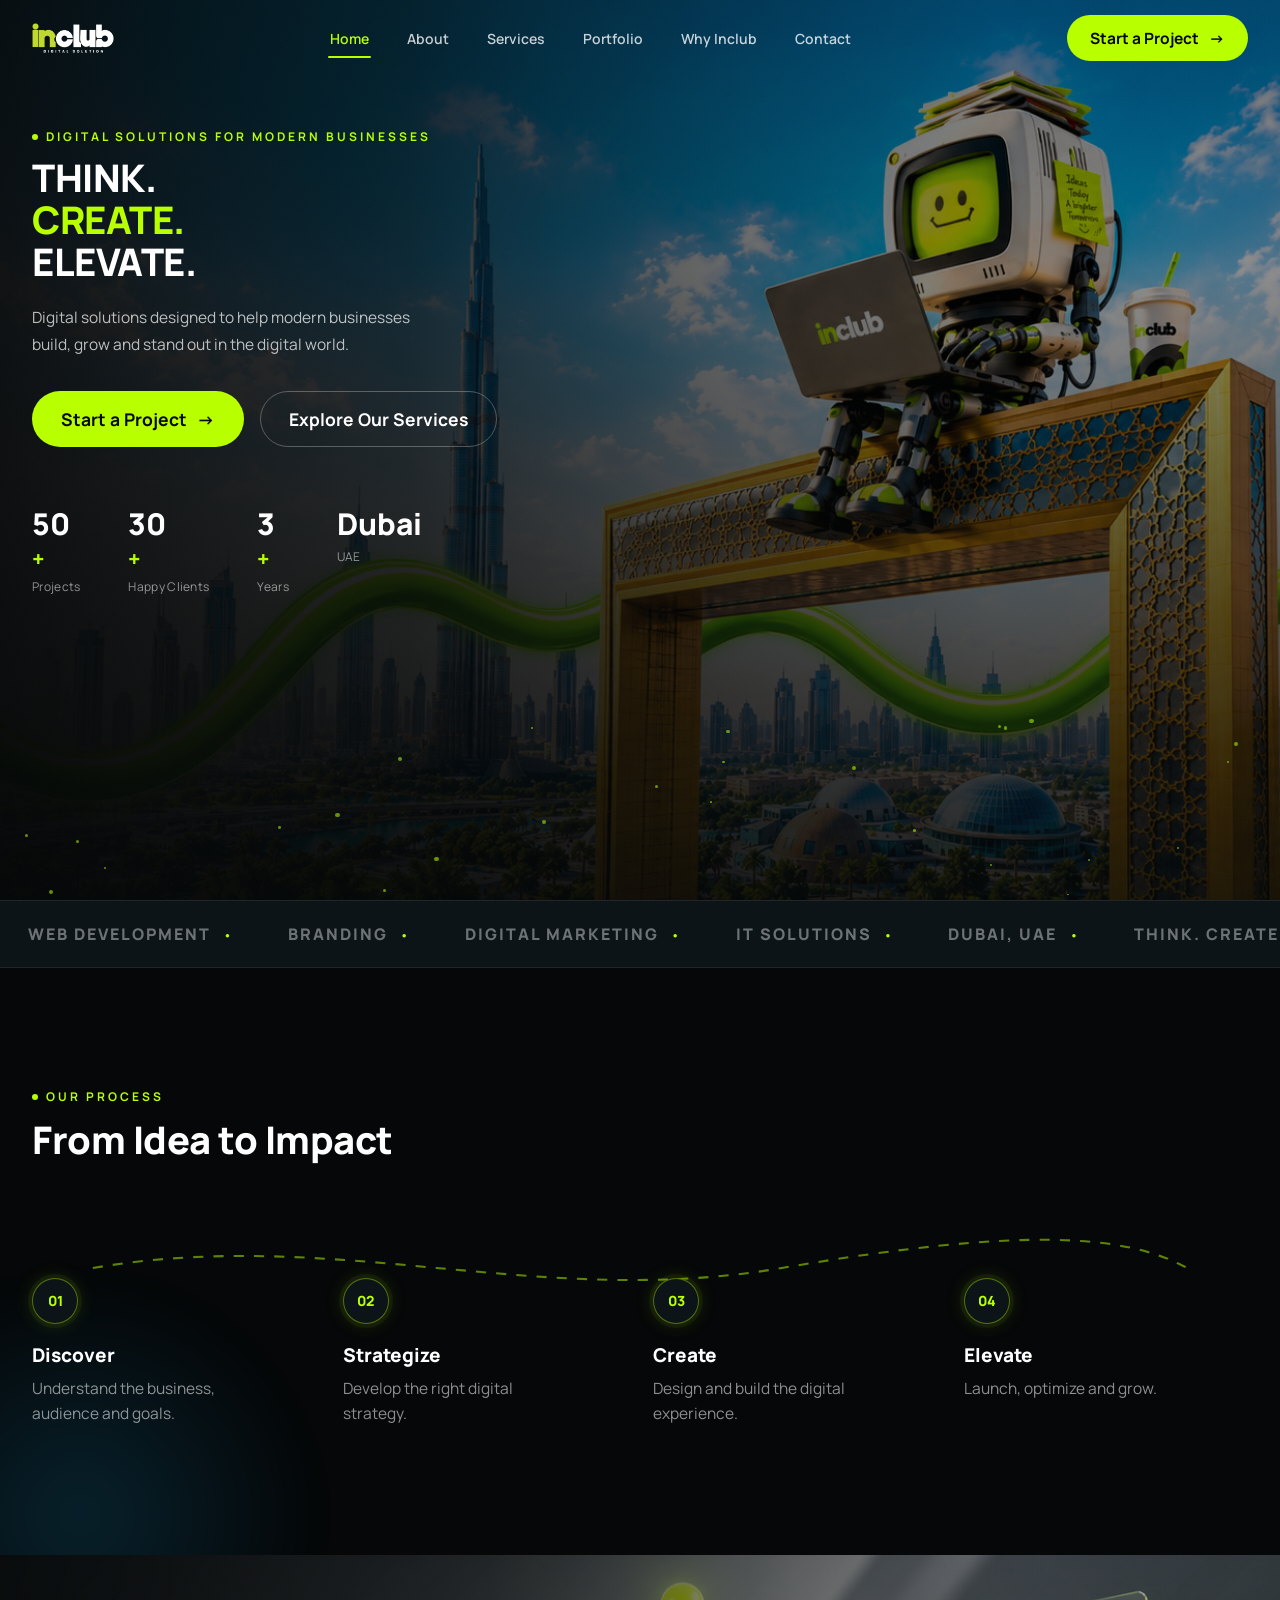
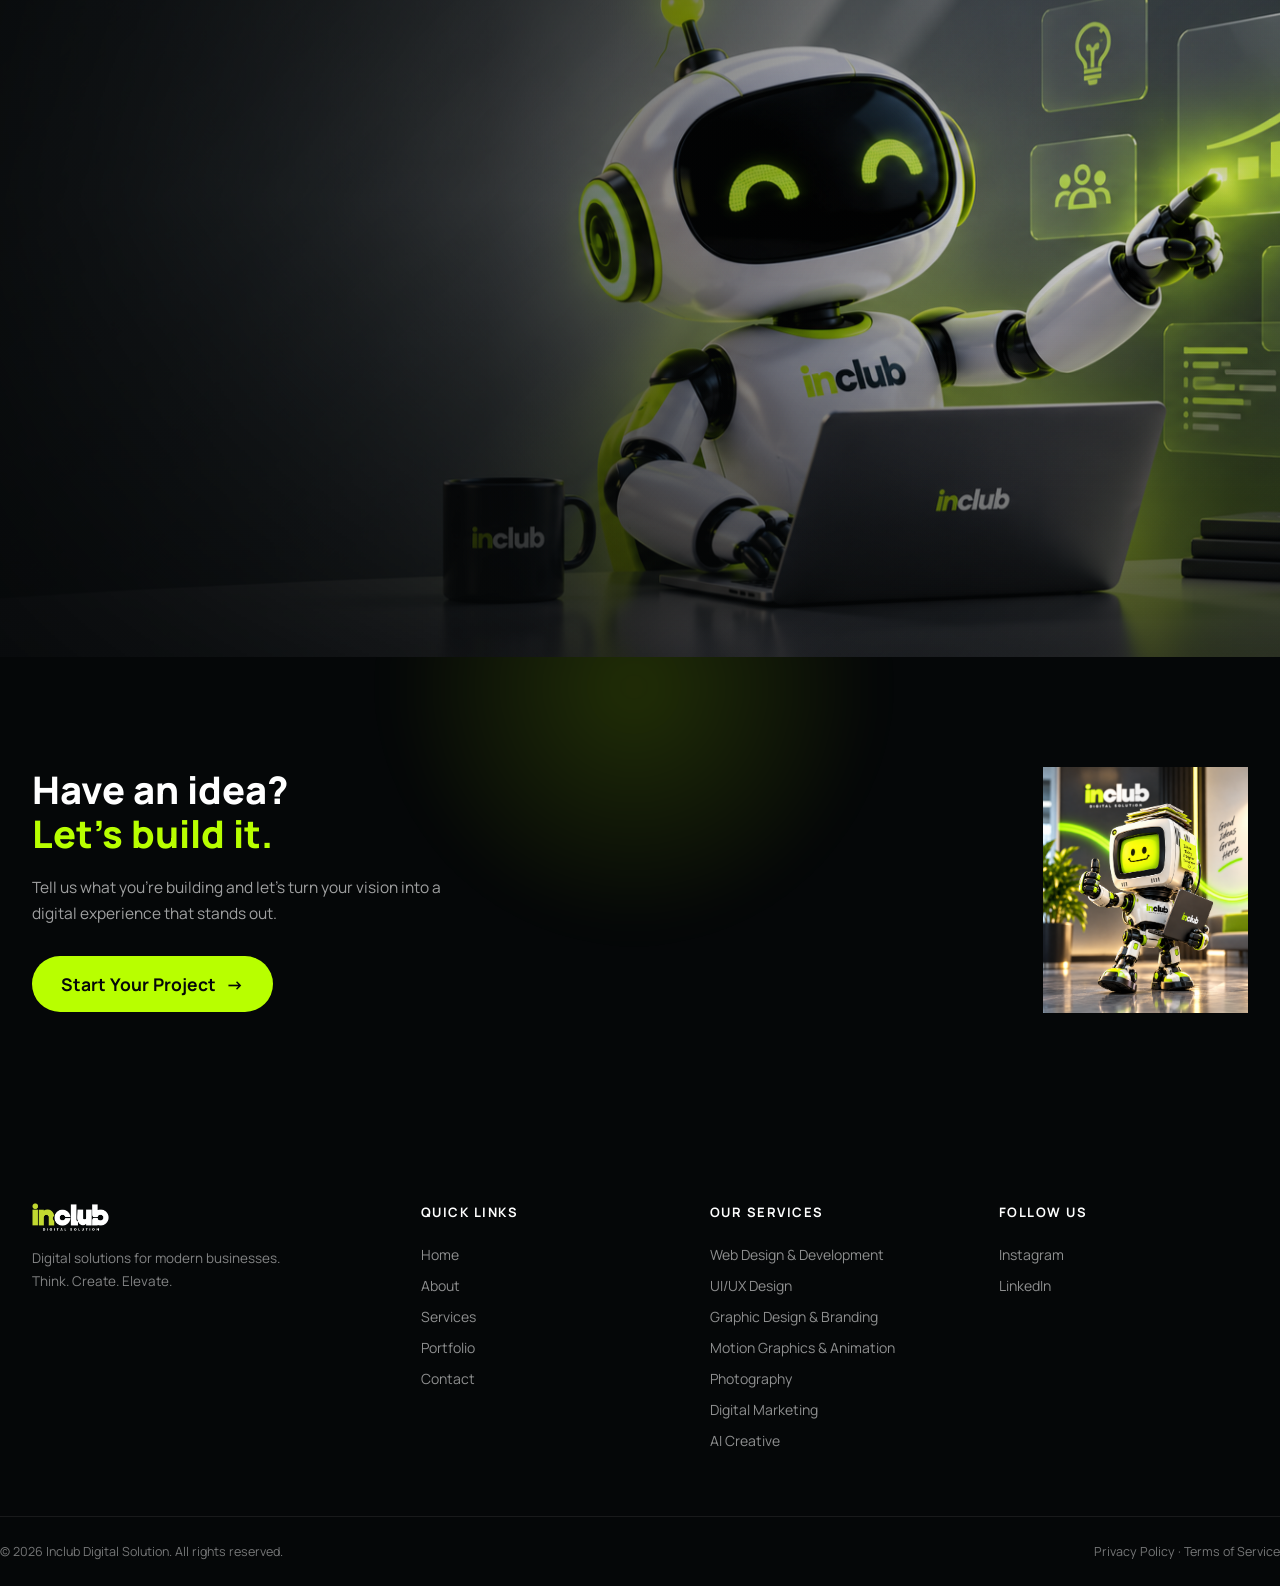
==== index.html @ cc00e15f "Update Inclub Digital Solution site: multi-page split, real branding, futuristic redesign, and typog" ====
<!DOCTYPE html>
<html lang="en">
<head>
<meta charset="UTF-8">
<meta name="viewport" content="width=device-width, initial-scale=1.0">
<title>Inclub Digital Solution — Think. Create. Elevate.</title>
<meta name="description" content="Inclub Digital Solution — Dubai-based digital agency offering web development, branding, digital marketing and IT solutions.">
<link rel="icon" href="assets/logo-mark.png" type="image/png">
<link rel="preconnect" href="https://fonts.googleapis.com">
<link rel="preconnect" href="https://fonts.gstatic.com" crossorigin>
<link href="https://fonts.googleapis.com/css2?family=Manrope:wght@400;500;600;700;800&display=swap" rel="stylesheet">
<link rel="stylesheet" href="style.css">
</head>
<body>

<div class="grain"></div>
<div class="cursor-dot" id="cursorDot"></div>
<div class="cursor-ring" id="cursorRing"></div>
<div class="back-to-top" id="backToTop" aria-label="Back to top" role="button" tabindex="0">
  <svg width="18" height="18" viewBox="0 0 24 24" fill="none"><path d="M12 19V5M12 5L5 12M12 5L19 12" stroke="currentColor" stroke-width="2" stroke-linecap="round" stroke-linejoin="round"/></svg>
</div>

<!-- ===== HEADER ===== -->
<header class="header" id="header">
  <div class="container header-inner">
    <a href="index.html" class="logo"><img src="assets/logo.png" alt="Inclub Digital Solution"></a>

    <nav class="nav" id="mainNav">
      <a href="index.html" class="nav-link" data-nav>Home</a>
      <a href="about.html" class="nav-link" data-nav>About</a>
      <a href="services.html" class="nav-link" data-nav>Services</a>
      <a href="portfolio.html" class="nav-link" data-nav>Portfolio</a>
      <a href="why-inclub.html" class="nav-link" data-nav>Why Inclub</a>
      <a href="contact.html" class="nav-link" data-nav>Contact</a>
    </nav>

    <a href="contact.html" class="btn btn-primary btn-sm header-cta">Start a Project <span class="arrow">→</span></a>

    <button class="hamburger" id="hamburger" aria-label="Open menu" aria-expanded="false">
      <span></span><span></span><span></span>
    </button>
  </div>

</header>
  <div class="mobile-menu" id="mobileMenu">
    <nav class="mobile-nav">
      <a href="index.html" data-nav-mobile>Home</a>
      <a href="about.html" data-nav-mobile>About</a>
      <a href="services.html" data-nav-mobile>Services</a>
      <a href="portfolio.html" data-nav-mobile>Portfolio</a>
      <a href="why-inclub.html" data-nav-mobile>Why Inclub</a>
      <a href="contact.html" data-nav-mobile>Contact</a>
    </nav>
    <a href="contact.html" class="btn btn-primary" data-nav-mobile>Start a Project <span class="arrow">→</span></a>
  </div>


<!-- ===== HERO ===== -->
<section class="hero" id="home">
  <div class="hero-bg" style="background-image:url('assets/banner.png')"></div>
  <div class="hero-particles" id="heroParticles"></div>

  <div class="container hero-inner">
    <p class="eyebrow reveal">Digital Solutions for Modern Businesses</p>
    <h1 class="hero-title reveal">
      <span class="line line-white">THINK.</span>
      <span class="line line-lime">CREATE.</span>
      <span class="line line-white">ELEVATE.</span>
    </h1>
    <p class="hero-sub reveal">Digital solutions designed to help modern businesses build, grow and stand out in the digital world.</p>

    <div class="hero-actions reveal">
      <a href="contact.html" class="btn btn-primary">Start a Project <span class="arrow">→</span></a>
      <a href="services.html" class="btn btn-outline">Explore Our Services</a>
    </div>

    <div class="hero-stats reveal">
      <div class="stat"><span class="stat-num" data-count="50">0</span><span class="stat-suffix">+</span><span class="stat-label">Projects</span></div>
      <div class="stat"><span class="stat-num" data-count="30">0</span><span class="stat-suffix">+</span><span class="stat-label">Happy Clients</span></div>
      <div class="stat"><span class="stat-num" data-count="3">0</span><span class="stat-suffix">+</span><span class="stat-label">Years</span></div>
      <div class="stat stat-text"><span class="stat-num-static">Dubai</span><span class="stat-label">UAE</span></div>
    </div>
  </div>
</section>

<!-- ===== MARQUEE ===== -->
<div class="marquee">
  <div class="marquee-track">
    <div class="marquee-item">Web Development <span>●</span></div>
    <div class="marquee-item">Branding <span>●</span></div>
    <div class="marquee-item">Digital Marketing <span>●</span></div>
    <div class="marquee-item">IT Solutions <span>●</span></div>
    <div class="marquee-item">Dubai, UAE <span>●</span></div>
    <div class="marquee-item">Think. Create. Elevate. <span>●</span></div>
    <div class="marquee-item">Web Development <span>●</span></div>
    <div class="marquee-item">Branding <span>●</span></div>
    <div class="marquee-item">Digital Marketing <span>●</span></div>
    <div class="marquee-item">IT Solutions <span>●</span></div>
    <div class="marquee-item">Dubai, UAE <span>●</span></div>
    <div class="marquee-item">Think. Create. Elevate. <span>●</span></div>
  </div>
</div>

<!-- ===== PROCESS ===== -->
<section class="process" id="process">
  <div class="container">
    <div class="section-head reveal">
      <p class="eyebrow">Our Process</p>
      <h2 class="section-title section-title-light">From Idea to Impact</h2>
    </div>

    <div class="process-track reveal">
      <svg class="process-line" viewBox="0 0 1200 120" preserveAspectRatio="none" aria-hidden="true">
        <path d="M60 60 C 300 10, 500 110, 740 60 S 1080 20, 1140 60" />
      </svg>

      <div class="process-steps">
        <div class="process-step">
          <span class="process-index">01</span>
          <h4>Discover</h4>
          <p>Understand the business, audience and goals.</p>
        </div>
        <div class="process-step">
          <span class="process-index">02</span>
          <h4>Strategize</h4>
          <p>Develop the right digital strategy.</p>
        </div>
        <div class="process-step">
          <span class="process-index">03</span>
          <h4>Create</h4>
          <p>Design and build the digital experience.</p>
        </div>
        <div class="process-step">
          <span class="process-index">04</span>
          <h4>Elevate</h4>
          <p>Launch, optimize and grow.</p>
        </div>
      </div>
    </div>
  </div>
</section>

<!-- ===== VISION ===== -->
<section class="vision" id="vision">
  <div class="vision-bg" style="background-image:url('assets/our-mission.png')" id="visionBg"></div>
  <div class="vision-overlay"></div>
  <div class="container vision-inner reveal">
    <h2 class="vision-title">
      <span class="line-lime">YOUR VISION</span>
      <span class="line-white">OUR MISSION</span>
    </h2>
    <p class="vision-text">We combine creativity, technology, and strategy to grow your business in the digital world.</p>
  </div>
</section>

<!-- ===== CTA ===== -->
<section class="cta">
  <div class="container cta-inner reveal">
    <div class="cta-copy">
      <h2>Have an idea?<br><span class="lime">Let's build it.</span></h2>
      <p>Tell us what you're building and let's turn your vision into a digital experience that stands out.</p>
      <a href="contact.html" class="btn btn-primary">Start Your Project <span class="arrow">→</span></a>
    </div>
    <img src="assets/inclub_icon.png" alt="Inclub" class="cta-robot">
  </div>
</section>

<!-- ===== FOOTER ===== -->
<footer class="footer">
  <div class="container footer-grid">
    <div class="footer-brand">
      <img src="assets/logo.png" alt="Inclub Digital Solution">
      <p>Digital solutions for modern businesses.<br>Think. Create. Elevate.</p>
    </div>

    <div class="footer-col">
      <h5>Quick Links</h5>
      <a href="index.html">Home</a>
      <a href="about.html">About</a>
      <a href="services.html">Services</a>
      <a href="portfolio.html">Portfolio</a>
      <a href="contact.html">Contact</a>
    </div>

    <div class="footer-col">
      <h5>Our Services</h5>
      <a href="services.html">Web Design & Development</a>
      <a href="services.html">UI/UX Design</a>
      <a href="services.html">Graphic Design & Branding</a>
      <a href="services.html">Motion Graphics & Animation</a>
      <a href="services.html">Photography</a>
      <a href="services.html">Digital Marketing</a>
      <a href="services.html">AI Creative</a>
    </div>

    <div class="footer-col">
      <h5>Follow Us</h5>
      <a href="https://www.instagram.com/inclubdigitalsolution/" target="_blank" rel="noopener noreferrer">Instagram</a>
      <a href="#">LinkedIn</a>
    </div>
  </div>

  <div class="container footer-bottom">
    <span>© <span id="year"></span> Inclub Digital Solution. All rights reserved.</span>
    <span class="footer-legal"><a href="#">Privacy Policy</a> · <a href="#">Terms of Service</a></span>
  </div>
</footer>

<script src="script.js"></script>
</body>
</html>
---- style.css ----
/* ==========================================================================
   Inclub Digital Solution — stylesheet
   ========================================================================== */

:root{
  --black: #050708;
  --black-soft: #0d1418;
  --lime: #B8FF00;
  --green: #8DFF00;
  --blue: #16A8E8;
  --white: #FFFFFF;
  --gray-100: #F3F5F4;
  --gray-300: #d7dcdb;
  --gray-500: #9aa0a6;
  --gray-700: #4a4f52;

  --font: 'Manrope', 'Inter', -apple-system, BlinkMacSystemFont, 'Segoe UI', sans-serif;

  --container: 1320px;
  --radius-lg: 22px;
  --radius-md: 14px;
  --radius-sm: 8px;

  --ease: cubic-bezier(.22,.9,.32,1);
}

*,*::before,*::after{ box-sizing: border-box; }
html{ scroll-behavior: smooth; }
body{
  margin:0;
  font-family: var(--font);
  font-size: 15.5px;
  background: var(--white);
  color: var(--black);
  -webkit-font-smoothing: antialiased;
  overflow-x: hidden;
}
img{ max-width:100%; display:block; }
a{ color: inherit; text-decoration: none; }
ul{ list-style:none; margin:0; padding:0; }
button{ font-family: inherit; cursor:pointer; }
input, textarea, select{ font-family: inherit; }

.container{
  width: 100%;
  max-width: var(--container);
  margin: 0 auto;
  padding: 0 32px;
}

.grain{
  position: fixed; inset:0; pointer-events:none; z-index: 9999;
  opacity: .025; mix-blend-mode: overlay;
  background-image: url("data:image/svg+xml,%3Csvg xmlns='http://www.w3.org/2000/svg' width='120' height='120'%3E%3Cfilter id='n'%3E%3CfeTurbulence type='fractalNoise' baseFrequency='0.9' numOctaves='2' stitchTiles='stitch'/%3E%3C/filter%3E%3Crect width='100%25' height='100%25' filter='url(%23n)'/%3E%3C/svg%3E");
}

/* ---------- custom cursor (desktop, fine pointer only) ---------- */
.cursor-dot, .cursor-ring{
  position: fixed; top:0; left:0; z-index: 9998;
  pointer-events:none;
  transform: translate(-50%,-50%);
  border-radius: 50%;
}
.cursor-dot{
  width:6px; height:6px; background: var(--lime);
  transition: opacity .2s var(--ease), background .2s var(--ease);
}
.cursor-ring{
  width:36px; height:36px; border:1.5px solid rgba(184,255,0,.55);
  transition: width .25s var(--ease), height .25s var(--ease), border-color .25s var(--ease), opacity .2s var(--ease), background .25s var(--ease);
}
.cursor-ring.hovering{
  width:56px; height:56px; background: rgba(184,255,0,.08); border-color: var(--lime);
}
.cursor-dot, .cursor-ring{ opacity:0; }
body.cursor-active .cursor-dot, body.cursor-active .cursor-ring{ opacity:1; }
@media (hover:none), (pointer:coarse){
  .cursor-dot, .cursor-ring{ display:none; }
}

/* ---------- reveal / scroll animation ---------- */
.reveal{
  opacity: 0;
  transform: translateY(28px) scale(.98);
  filter: blur(6px);
  transition: opacity .8s var(--ease), transform .8s var(--ease), filter .8s var(--ease);
}
.reveal.in-view{ opacity: 1; transform: translateY(0) scale(1); filter: blur(0); }

/* ---------- glow orbs (ambient background accents on dark sections) ---------- */
.glow-orb{
  content:''; position:absolute; border-radius:50%;
  filter: blur(90px); pointer-events:none; z-index:0;
  opacity: .55;
}

/* ---------- eyebrow / titles ---------- */
.eyebrow{
  display:flex; align-items:center; gap:8px;
  font-size: 12px;
  font-weight: 700;
  letter-spacing: 3px;
  text-transform: uppercase;
  color: var(--lime);
  margin: 0 0 12px;
}
.eyebrow::before{
  content:''; width:6px; height:6px; border-radius:50%;
  background: var(--lime); flex-shrink:0;
  box-shadow: 0 0 0 0 rgba(184,255,0,.55);
  animation: pulseDot 2.2s ease-out infinite;
}
@keyframes pulseDot{
  0%{ box-shadow: 0 0 0 0 rgba(184,255,0,.55); }
  70%{ box-shadow: 0 0 0 7px rgba(184,255,0,0); }
  100%{ box-shadow: 0 0 0 0 rgba(184,255,0,0); }
}
.eyebrow-dark{ color: #6a9600; }
.eyebrow-dark::before{ background: #6a9600; box-shadow: 0 0 0 0 rgba(106,150,0,.4); }
.eyebrow-dark::before{ animation: pulseDotDark 2.2s ease-out infinite; }
@keyframes pulseDotDark{
  0%{ box-shadow: 0 0 0 0 rgba(106,150,0,.4); }
  70%{ box-shadow: 0 0 0 7px rgba(106,150,0,0); }
  100%{ box-shadow: 0 0 0 0 rgba(106,150,0,0); }
}

.section-title{
  font-size: 38px;
  font-weight: 800;
  line-height: 1.18;
  letter-spacing: -0.5px;
  margin: 0 0 16px;
  color: var(--black);
}
.section-title-light{ color: var(--white); }

.section-text{
  font-size: 15.5px;
  line-height: 1.7;
  color: var(--gray-700);
  max-width: 46ch;
  margin: 0 0 22px;
}

.section-head{ max-width: 640px; margin: 0 0 56px; }

.link-arrow{
  display: inline-flex;
  align-items: center;
  gap: 8px;
  font-weight: 700;
  font-size: 14px;
  color: var(--black);
  border-bottom: 1px solid transparent;
  transition: gap .25s var(--ease), color .25s var(--ease);
}
.link-arrow .arrow{ transition: transform .25s var(--ease); color: var(--lime); }
.link-arrow:hover{ gap: 12px; }
.link-arrow:hover .arrow{ transform: translateX(3px); }

.section-title-light + .link-arrow,
.services .link-arrow,
.process .link-arrow{ color: var(--white); }

/* ---------- buttons ---------- */
.btn{
  display: inline-flex;
  align-items: center;
  gap: 10px;
  padding: 15px 28px;
  border-radius: 999px;
  font-weight: 700;
  font-size: 17.5px;
  border: 1px solid transparent;
  transition: transform .25s var(--ease), box-shadow .25s var(--ease), background .25s var(--ease), color .25s var(--ease), border-color .25s var(--ease);
  white-space: nowrap;
}
.btn .arrow{ transition: transform .25s var(--ease); }
.btn:hover .arrow{ transform: translateX(4px); }
.btn:hover{ transform: translateY(-2px); }

.btn-primary{
  background: var(--lime);
  color: var(--black);
  box-shadow: 0 0 0 rgba(184,255,0,0);
}
.btn-primary:hover{ box-shadow: 0 8px 34px rgba(184,255,0,.45); }

.btn-outline{
  background: transparent;
  color: var(--white);
  border-color: rgba(255,255,255,.28);
}
.btn-outline:hover{ border-color: var(--lime); color: var(--lime); box-shadow: 0 0 24px rgba(184,255,0,.18); }

.btn-sm{ padding: 11px 22px; font-size: 15.5px; }
.btn-block{ width: 100%; justify-content: center; margin-top: 6px; }

/* ==========================================================================
   HEADER
   ========================================================================== */
.header{
  position: fixed; top:0; left:0; right:0; z-index: 500;
  background: transparent;
  backdrop-filter: none;
  -webkit-backdrop-filter: none;
  border-bottom: 1px solid transparent;
  transition: background .3s var(--ease), border-color .3s var(--ease), backdrop-filter .3s var(--ease);
}
.header.scrolled{
  background: rgba(5,7,8,.85);
  backdrop-filter: blur(14px);
  -webkit-backdrop-filter: blur(14px);
  border-bottom-color: rgba(255,255,255,.08);
}

.header-inner{
  display:flex; align-items:center; justify-content: space-between;
  height: 76px;
  gap: 24px;
}
.logo img{ height: 30px; width:auto; }

.nav{ display:flex; align-items:center; gap: 34px; margin: 0 auto; }
.nav-link{
  position: relative;
  font-size: 14px; font-weight: 600;
  color: rgba(255,255,255,.78);
  padding: 6px 2px;
  transition: color .2s var(--ease);
}
.nav-link::after{
  content:''; position:absolute; left:0; right:0; bottom:-4px; height:2px;
  background: var(--lime); border-radius:2px;
  transform: scaleX(0); transform-origin: left;
  transition: transform .25s var(--ease);
}
.nav-link:hover{ color: var(--white); }
.nav-link.active{ color: var(--lime); }
.nav-link.active::after{ transform: scaleX(1); }

.header-cta{ flex-shrink:0; }

.hamburger{
  display:none; flex-direction:column; justify-content:center; gap:5px;
  width: 40px; height:40px; background:transparent; border:none; padding:0;
}
.hamburger span{
  display:block; width: 22px; height:2px; background: var(--white);
  margin: 0 auto; transition: transform .3s var(--ease), opacity .3s var(--ease);
}
.hamburger.open span:nth-child(1){ transform: translateY(7px) rotate(45deg); }
.hamburger.open span:nth-child(2){ opacity:0; }
.hamburger.open span:nth-child(3){ transform: translateY(-7px) rotate(-45deg); }

.mobile-menu{
  display:none;
  position: fixed; inset: 76px 0 0 0; z-index: 480;
  background: rgb(5,7,8);
  padding: 36px 28px;
  flex-direction: column; gap: 34px;
  transform: translateY(-12px);
  opacity: 0;
  pointer-events: none;
  transition: transform .35s var(--ease), opacity .35s var(--ease);
  overflow-y: auto;
}
.mobile-menu.open{ opacity:1; transform: translateY(0); pointer-events:auto; }
.mobile-nav{ display:flex; flex-direction:column; gap: 6px; }
.mobile-nav a{
  font-size: 26px; font-weight: 700; color: var(--white);
  padding: 12px 0; border-bottom: 1px solid rgba(255,255,255,.08);
}
.mobile-nav a.active{ color: var(--lime); }

/* ==========================================================================
   HERO
   ========================================================================== */
.hero{
  position: relative;
  min-height: 100vh;
  display:flex; align-items:flex-start;
  overflow:hidden;
  background: var(--black);
}
.hero-bg{
  position:absolute; inset:0;
  background-size: cover; background-position: 5% 32%;
  z-index: 0;
}
.hero-bg::after{
  content:''; position:absolute; inset:0;
  background:
    linear-gradient(90deg, rgba(5,7,8,.92) 0%, rgba(5,7,8,.68) 32%, rgba(5,7,8,.3) 58%, rgba(5,7,8,.08) 78%),
    linear-gradient(180deg, rgba(5,7,8,.2) 0%, rgba(5,7,8,.05) 30%, rgba(5,7,8,.8) 100%);
}
.hero-particles{ position:absolute; inset:0; z-index:1; pointer-events:none; }
.particle{
  position:absolute; border-radius:50%;
  background: var(--lime); opacity:.55;
  filter: blur(.3px);
  animation: floaty linear infinite;
}
@keyframes floaty{
  0%{ transform: translateY(0) translateX(0); opacity:0; }
  10%{ opacity:.6; }
  90%{ opacity:.6; }
  100%{ transform: translateY(-90vh) translateX(20px); opacity:0; }
}

@keyframes dashMove{ to{ stroke-dashoffset: -600; } }

@keyframes floatRobot{
  0%,100%{ transform: translateY(0); }
  50%{ transform: translateY(-16px); }
}

.hero-inner{ position:relative; z-index:4; padding: 128px 32px 60px; }

.hero-title{
  margin: 6px 0 22px;
  font-size: 38px;
  font-weight: 800;
  line-height: 1.1;
  letter-spacing: -0.5px;
}
.hero-title .line{ display:block; }
.line-white{ color: var(--white); }
.line-lime{ color: var(--lime); }
.line-blue{ color: var(--blue); }

.hero-sub{
  color: rgba(255,255,255,.72);
  font-size: 15.5px;
  line-height: 1.7;
  max-width: 46ch;
  margin: 0 0 34px;
}

.hero-actions{ display:flex; gap:16px; flex-wrap:wrap; margin-bottom: 56px; }

.hero-stats{ display:flex; gap: 48px; flex-wrap:wrap; }
.stat{ display:flex; flex-direction:column; }
.stat-num{ font-size: 30px; font-weight: 800; color: var(--white); display:inline; }
.stat-suffix{ font-size: 22px; font-weight: 800; color: var(--lime); }
.stat-num-static{ font-size: 30px; font-weight: 800; color: var(--white); }
.stat-label{ font-size: 12px; color: rgba(255,255,255,.55); margin-top: 4px; letter-spacing:.3px; }

/* ==========================================================================
   PAGE BANNER (subpage mini-hero)
   ========================================================================== */
.page-banner{
  position: relative; overflow:hidden;
  padding: 168px 0 76px;
  background: var(--black);
  border-bottom: 1px solid rgba(255,255,255,.08);
}
.page-banner-bg{
  position:absolute; inset:0;
  background-size: cover; background-position: center;
  opacity: .3;
}
.page-banner-overlay{
  position:absolute; inset:0;
  background: linear-gradient(180deg, rgba(5,7,8,.55) 0%, rgba(5,7,8,.92) 100%);
}
.page-banner::after{
  content:''; position:absolute; width:420px; height:420px; border-radius:50%;
  background: radial-gradient(circle, rgba(184,255,0,.16), transparent 70%);
  filter: blur(20px); top:-180px; right:-120px; pointer-events:none;
}
.page-banner-inner{ position:relative; z-index:2; }
.breadcrumb{
  font-size: 13px; font-weight:600; color: rgba(255,255,255,.5);
  margin: 0 0 16px;
}
.breadcrumb a{ color: var(--lime); }
.breadcrumb a:hover{ text-decoration: underline; }
.page-banner h1{
  color:#fff; font-weight:800; margin:0;
  font-size: 38px; letter-spacing:-0.5px; line-height:1.1;
}
.page-banner p{
  color: rgba(255,255,255,.65); font-size:15.5px; line-height:1.7;
  max-width: 56ch; margin: 16px 0 0;
}

@media (max-width: 860px){
  .page-banner{ padding: 128px 0 56px; }
}

/* ==========================================================================
   MARQUEE
   ========================================================================== */
.marquee{
  background: var(--black-soft);
  border-top: 1px solid rgba(255,255,255,.08);
  border-bottom: 1px solid rgba(255,255,255,.08);
  overflow: hidden;
  padding: 22px 0;
}
.marquee-track{
  display:flex; align-items:center; width:max-content;
  animation: marqueeScroll 28s linear infinite;
}
.marquee:hover .marquee-track{ animation-play-state: paused; }
.marquee-item{
  display:flex; align-items:center; gap: 14px;
  font-size: 16px; font-weight: 800; letter-spacing: 2px; text-transform: uppercase;
  color: rgba(255,255,255,.4);
  padding: 0 28px; white-space: nowrap;
}
.marquee-item span{ color: var(--lime); font-size: 8px; }
@keyframes marqueeScroll{ to{ transform: translateX(-50%); } }

/* ==========================================================================
   ABOUT
   ========================================================================== */
.about{ background: var(--white); padding: 120px 0; }
.about-grid{
  display:grid; grid-template-columns: 1fr 1fr; gap: 70px; align-items:center;
}
.about-features{
  display:grid; grid-template-columns: repeat(2,1fr); gap: 26px;
  margin-top: 40px; padding-top: 34px; border-top: 1px solid var(--gray-300);
}
.about-feature{
  display:flex; align-items:center; gap: 12px;
  font-size: 13.5px; font-weight: 700; color: var(--black);
  line-height: 1.3;
}
.about-feature svg{ flex-shrink:0; }

.about-visual{ position: relative; display:flex; align-items:center; justify-content:center; }
.about-mark{
  position:absolute; left: -6%; top: -8%;
  width: 130px; height:130px; border-radius:50%;
  box-shadow: 0 20px 50px rgba(0,0,0,.18);
  z-index: 2; background: var(--black);
  overflow: hidden;
  display:flex; align-items:center; justify-content:center;
  animation: floatRobot 6s ease-in-out infinite;
}
.about-mark img{ width: 58%; height:auto; object-fit: contain; }
.about-mark::before{
  content:''; position:absolute; inset:-16px; border-radius:50%;
  border: 1px dashed rgba(184,255,0,.45);
  box-shadow: 0 0 24px rgba(184,255,0,.12);
  animation: spinRing 18s linear infinite;
}
@keyframes spinRing{ to{ transform: rotate(360deg); } }
.about-image{
  position: relative; width: 100%; border-radius: var(--radius-lg);
  overflow: hidden; box-shadow: 0 30px 60px rgba(0,0,0,.16);
}
.about-image img{ width:100%; height: 420px; object-fit: cover; }
.play-btn{
  position:absolute; left: 50%; top: 50%; transform: translate(-50%,-50%);
  width: 60px; height:60px; border-radius:50%; border:none;
  background: var(--lime);
  display:flex; align-items:center; justify-content:center;
  box-shadow: 0 10px 30px rgba(184,255,0,.4);
  transition: transform .25s var(--ease);
}
.play-btn:hover{ transform: translate(-50%,-50%) scale(1.08); }
.about-caption{
  position:absolute; right: 18px; bottom: 18px;
  color:#fff; font-weight:700; font-size:12px; text-align:right;
  line-height:1.4; letter-spacing:.5px;
  text-shadow: 0 2px 10px rgba(0,0,0,.6);
}

/* ==========================================================================
   SERVICES
   ========================================================================== */
.services{ background: var(--black); padding: 120px 0; position:relative; overflow:hidden; }
.services-first{ padding-top: 168px; }
.services::before{
  content:''; position:absolute; inset:0;
  background-image: linear-gradient(rgba(255,255,255,.03) 1px, transparent 1px), linear-gradient(90deg, rgba(255,255,255,.03) 1px, transparent 1px);
  background-size: 48px 48px;
  pointer-events:none;
}
.services::after{
  content:''; position:absolute; width:560px; height:560px; border-radius:50%;
  background: radial-gradient(circle, rgba(184,255,0,.18), transparent 70%);
  filter: blur(20px); top:-220px; right:-180px; pointer-events:none;
}
.services .container{ position:relative; z-index:1; }

.services-grid{ display:grid; grid-template-columns: repeat(3, 1fr); gap: 22px; }
.service-card:nth-child(7):last-child{ grid-column: 2 / span 1; }
.service-card{
  position: relative;
  overflow: hidden;
  background: rgba(255,255,255,.03);
  border: 1px solid rgba(255,255,255,.09);
  border-radius: var(--radius-lg);
  padding: 34px 28px;
  backdrop-filter: blur(6px);
  transition: transform .35s var(--ease), border-color .35s var(--ease), box-shadow .35s var(--ease), background .35s var(--ease);
}
.service-card::before{
  content:''; position:absolute; top:0; left:0; right:0; height:2px;
  background: linear-gradient(90deg, transparent, var(--lime), transparent);
  transform: scaleX(0); transform-origin:center;
  transition: transform .4s var(--ease);
}
.service-card::after{
  content: attr(data-num);
  position:absolute; top:-.15em; right:18px;
  font-size: 84px; font-weight:800; line-height:1;
  color: transparent; -webkit-text-stroke: 1px rgba(255,255,255,.07);
  pointer-events:none; transition: -webkit-text-stroke-color .35s var(--ease);
}
.service-card:hover{
  transform: translateY(-8px);
  border-color: rgba(184,255,0,.5);
  box-shadow: 0 20px 50px rgba(184,255,0,.12);
  background: rgba(184,255,0,.04);
}
.service-card:hover::before{ transform: scaleX(1); }
.service-card:hover::after{ -webkit-text-stroke-color: rgba(184,255,0,.18); }
.service-num{
  display:block; position:relative; z-index:1;
  font-size: 13px; font-weight:800; color: rgba(255,255,255,.35);
  margin-bottom: 18px; letter-spacing:1px; font-variant-numeric: tabular-nums;
  transition: color .3s var(--ease), text-shadow .3s var(--ease);
}
.service-card:hover .service-num{ color: var(--lime); text-shadow: 0 0 16px rgba(184,255,0,.5); }
.service-icon{
  position:relative; z-index:1;
  width: 58px; height:58px; border-radius: 16px;
  background: rgba(184,255,0,.08);
  border: 1px solid rgba(184,255,0,.16);
  display:flex; align-items:center; justify-content:center;
  transition: transform .35s var(--ease), background .35s var(--ease);
  margin-bottom: 20px;
}
.service-card:hover .service-icon{ transform: scale(1.08) rotate(-4deg); background: rgba(184,255,0,.14); }
.service-card h3{ position:relative; z-index:1; font-size: 19px; font-weight: 800; color: var(--white); margin: 0 0 10px; }
.service-card p{ position:relative; z-index:1; font-size: 15.5px; line-height: 1.65; color: rgba(255,255,255,.6); margin: 0 0 22px; }
.service-card .link-arrow{ position:relative; z-index:1; }

/* ==========================================================================
   WHY INCLUB
   ========================================================================== */
.why{ background: var(--gray-100); padding: 120px 0; }
.why-grid{ display:grid; grid-template-columns: repeat(3, 1fr); gap: 26px; }
.why-item{
  background: var(--white);
  border: 1px solid var(--gray-300);
  border-radius: var(--radius-md);
  padding: 30px 24px;
  display:flex; flex-direction:column; gap: 16px;
  transition: transform .3s var(--ease), box-shadow .3s var(--ease), border-color .3s var(--ease);
}
.why-item:hover{
  transform: translateY(-6px);
  box-shadow: 0 20px 40px rgba(0,0,0,.08);
  border-color: var(--lime);
}
.why-item h4{ margin:0; font-size: 19px; font-weight: 800; }

/* ==========================================================================
   PROCESS
   ========================================================================== */
.process{ background: var(--black); padding: 120px 0 130px; position:relative; overflow:hidden; }
.process::before{
  content:''; position:absolute; width:480px; height:480px; border-radius:50%;
  background: radial-gradient(circle, rgba(22,168,232,.16), transparent 70%);
  filter: blur(20px); bottom:-200px; left:-160px; pointer-events:none;
}
.process .container{ position:relative; z-index:1; }
.process-track{ position: relative; margin-top: 40px; }
.process-line{ width:100%; height: 100px; display:block; }
.process-line path{
  fill:none; stroke: var(--lime); stroke-width: 2.5; opacity:.5;
  stroke-dasharray: 10 10;
  animation: dashMove 10s linear infinite;
}
.process-steps{
  display:grid; grid-template-columns: repeat(4,1fr); gap: 26px;
  margin-top: -40px;
}
.process-step{ text-align:left; }
.process-index{
  display:inline-flex; align-items:center; justify-content:center;
  width: 46px; height:46px; border-radius:50%;
  background: var(--black-soft); border: 1px solid rgba(184,255,0,.4);
  color: var(--lime); font-weight:800; font-size:14px;
  margin-bottom: 18px;
  box-shadow: 0 0 0 4px rgba(184,255,0,.05), 0 0 20px rgba(184,255,0,.15);
}
.process-step h4{ color: var(--white); font-size: 19px; font-weight:800; margin: 0 0 8px; }
.process-step p{ color: rgba(255,255,255,.55); font-size: 15.5px; line-height: 1.6; margin:0; max-width: 24ch; }

/* ==========================================================================
   PORTFOLIO
   ========================================================================== */
.portfolio{ background: var(--white); padding: 120px 0; }
.filters{ display:flex; flex-wrap:wrap; gap: 10px; margin-bottom: 44px; }
.filter-btn{
  padding: 10px 20px; border-radius: 999px; border: 1px solid var(--gray-300);
  background: transparent; font-size: 13.5px; font-weight: 700; color: var(--gray-700);
  transition: all .25s var(--ease);
}
.filter-btn:hover{ border-color: var(--black); color: var(--black); }
.filter-btn.active{ background: var(--black); color: var(--lime); border-color: var(--black); }

.portfolio-grid{
  display:grid; grid-template-columns: repeat(2, 1fr); gap: 20px;
}
.portfolio-featured{ grid-column: 1 / -1; aspect-ratio: 21/9; }
.portfolio-item{
  position:relative; overflow:hidden;
  aspect-ratio: 4/3; cursor:pointer;
  background: var(--black);
  transition: opacity .3s var(--ease);
}
.portfolio-item.hidden{ display:none; }
.portfolio-item img{
  width:100%; height:100%; object-fit: cover;
  transition: transform .6s var(--ease);
}
.portfolio-item:hover img{ transform: scale(1.06); }
.portfolio-year{
  position:absolute; top:20px; right:20px; z-index:1;
  font-size: 12px; font-weight:700; color: rgba(255,255,255,.55);
  letter-spacing: 1px;
}
.portfolio-overlay{
  position:absolute; inset:0;
  background: linear-gradient(180deg, rgba(5,7,8,0) 45%, rgba(5,7,8,.85) 100%);
  display:flex; flex-direction:column; justify-content:flex-end;
  padding: 26px;
}
.portfolio-cat{
  font-size: 11px; font-weight:800; letter-spacing:3px; text-transform:uppercase;
  color: var(--lime); margin-bottom: 10px;
}
.portfolio-overlay h4{ color:#fff; font-size:24px; font-weight:800; margin:0 0 6px; letter-spacing:-.3px; }
.portfolio-featured .portfolio-overlay h4{ font-size: 32px; }
.portfolio-sub{ color: rgba(255,255,255,.6); font-size: 14px; }
.portfolio-go{
  position:absolute; right:18px; bottom:18px; z-index:1;
  width: 40px; height:40px; border-radius:50%;
  border: 1px solid rgba(255,255,255,.3);
  color:#fff; font-size:16px; font-weight:700;
  display:flex; align-items:center; justify-content:center;
  transition: all .3s var(--ease);
}
.portfolio-item:hover .portfolio-go{
  background: var(--lime); border-color: var(--lime); color: var(--black);
  transform: rotate(45deg);
}

.view-all-wrap{ text-align:center; margin-top: 46px; }

/* ==========================================================================
   VISION
   ========================================================================== */
.vision{
  position: relative; min-height: 78vh; display:flex; align-items:center;
  overflow:hidden;
}
.vision-bg{
  position:absolute; inset: -10% 0 -10% 0;
  background-size: cover; background-position:center;
  will-change: transform;
}
.vision-overlay{
  position:absolute; inset:0;
  background:
    linear-gradient(90deg, rgba(5,7,8,.88) 0%, rgba(5,7,8,.62) 38%, rgba(5,7,8,.22) 62%, rgba(5,7,8,.05) 82%),
    linear-gradient(180deg, rgba(5,7,8,.3) 0%, rgba(5,7,8,.1) 35%, rgba(5,7,8,.7) 100%);
}
.vision-inner{ position:relative; z-index:2; padding: 90px 32px; }
.vision-title{
  font-size: 38px;
  font-weight: 800; line-height: 1.1; letter-spacing: -0.5px; margin:0 0 22px;
}
.vision-title span{ display:block; }
.vision-text{ color: rgba(255,255,255,.78); font-size:15.5px; max-width: 48ch; line-height:1.7; }

/* ==========================================================================
   CTA
   ========================================================================== */
.cta{ background: var(--black); padding: 110px 0; overflow:hidden; position:relative; }
.cta::before{
  content:''; position:absolute; width:500px; height:500px; border-radius:50%;
  background: radial-gradient(circle, rgba(184,255,0,.16), transparent 70%);
  filter: blur(20px); top:-220px; left:30%; pointer-events:none;
}
.cta-inner{
  position:relative; z-index:1;
  display:flex; align-items:center; justify-content:space-between; gap: 40px;
}
.cta-copy h2{
  color:#fff; font-size: 38px; font-weight:800; line-height:1.15; margin:0 0 18px;
}
.cta-copy .lime{ color: var(--lime); }
.cta-copy p{ color: rgba(255,255,255,.62); font-size: 15.5px; max-width: 46ch; margin: 0 0 30px; line-height:1.7; }
.cta-robot{ width: clamp(150px, 16vw, 220px); flex-shrink:0; animation: floatRobot 5s ease-in-out infinite; }

/* ==========================================================================
   CONTACT
   ========================================================================== */
.contact{ background: var(--white); padding: 120px 0; }
.contact-grid{ display:grid; grid-template-columns: .8fr 1.2fr; gap: 70px; }

.contact-list{ display:flex; flex-direction:column; gap: 18px; margin: 30px 0; }
.contact-list li{ display:flex; align-items:center; gap: 14px; font-size:15.5px; font-weight:600; color: var(--black); }

.social-row{ display:flex; gap: 12px; }
.social-btn{
  width: 42px; height:42px; border-radius:50%; border: 1px solid var(--gray-300);
  display:flex; align-items:center; justify-content:center; color: var(--black);
  transition: all .25s var(--ease);
}
.social-btn:hover{ background: var(--black); color: var(--lime); border-color: var(--black); }

.contact-form{ display:flex; flex-direction:column; gap: 18px; }
.form-row{ display:grid; grid-template-columns: 1fr 1fr; gap: 18px; }
.field{ display:flex; flex-direction:column; }
.field-full{ grid-column: 1/-1; }
.field input, .field select, .field textarea{
  width:100%; padding: 15px 18px; border-radius: 10px;
  border: 1.5px solid var(--gray-300); font-size: 14.5px; color: var(--black);
  background: var(--white);
  transition: border-color .25s var(--ease), box-shadow .25s var(--ease);
}
.field textarea{ resize: vertical; min-height: 110px; }
.field input:focus, .field select:focus, .field textarea:focus{
  outline:none; border-color: var(--lime); box-shadow: 0 0 0 4px rgba(184,255,0,.15);
}
.field-error{ display:none; font-size: 12px; color:#d92b2b; margin-top:6px; font-weight:600; }
.field.invalid input, .field.invalid textarea{ border-color:#d92b2b; }
.field.invalid .field-error{ display:block; }

.form-success{
  display:none; margin: 4px 0 0; font-size: 13.5px; font-weight:700; color: #4a8c00;
  background: rgba(184,255,0,.15); padding: 12px 16px; border-radius: 10px;
}
.form-success.show{ display:block; }

/* ==========================================================================
   FOOTER
   ========================================================================== */
.footer{ background: var(--black); padding: 80px 0 0; }
.footer-grid{
  display:grid; grid-template-columns: 1.4fr 1fr 1fr 1fr; gap: 40px;
  padding-bottom: 60px; border-bottom: 1px solid rgba(255,255,255,.08);
}
.footer-brand img{ height: 28px; margin-bottom: 16px; }
.footer-brand p{ color: rgba(255,255,255,.5); font-size: 13.5px; line-height:1.7; }
.footer-col h5{ color:#fff; font-size:13px; letter-spacing:1.5px; text-transform:uppercase; margin: 0 0 18px; }
.footer-col{ display:flex; flex-direction:column; }
.footer-col a{
  color: rgba(255,255,255,.55); font-size: 14px; padding: 6px 0;
  transition: color .2s var(--ease);
}
.footer-col a:hover{ color: var(--lime); }

.footer-bottom{
  display:flex; align-items:center; justify-content:space-between; flex-wrap:wrap; gap: 10px;
  padding: 26px 0; color: rgba(255,255,255,.45); font-size: 12.5px;
}
.footer-legal a{ color: rgba(255,255,255,.45); }
.footer-legal a:hover{ color: var(--lime); }

/* ==========================================================================
   BACK TO TOP
   ========================================================================== */
.back-to-top{
  position: fixed; right: 26px; bottom: 26px; z-index: 400;
  width: 48px; height:48px; border-radius:50%;
  background: var(--lime); color: var(--black);
  display:flex; align-items:center; justify-content:center;
  box-shadow: 0 10px 30px rgba(0,0,0,.25);
  opacity:0; transform: translateY(12px) scale(.9); pointer-events:none;
  transition: opacity .3s var(--ease), transform .3s var(--ease);
}
.back-to-top.show{ opacity:1; transform: translateY(0) scale(1); pointer-events:auto; }
.back-to-top:hover{ transform: translateY(-3px) scale(1.05); }

/* ==========================================================================
   RESPONSIVE
   ========================================================================== */
@media (max-width: 1080px){
  .services-grid{ grid-template-columns: repeat(2,1fr); }
  .why-grid{ grid-template-columns: repeat(2,1fr); }
  .process-steps{ grid-template-columns: repeat(2,1fr); row-gap: 40px; }
  .process-line{ display:none; }
  .process-steps{ margin-top:0; }
  .about-grid{ gap: 46px; }
}

@media (max-width: 860px){
  .container{ padding: 0 20px; }

  .nav, .header-cta{ display:none; }
  .hamburger{ display:flex; }
  .mobile-menu{ display:flex; inset: 68px 0 0 0; }

  .header-inner{ height: 68px; }
  .hero-inner{ padding: 104px 20px 50px; }
  .hero-robot{ width: 130px; right: 4%; bottom: 3%; opacity:.9; }
  .hero-title{ font-size: 30px; letter-spacing: -0.5px; }
  .hero-actions{ flex-direction:column; align-items:stretch; margin-bottom:40px; }
  .hero-actions .btn{ justify-content:center; }
  .hero-stats{ gap: 28px; }

  .section-title{ font-size: 30px; }
  .page-banner h1{ font-size: 30px; }
  .vision-title{ font-size: 30px; }
  .cta-copy h2{ font-size: 30px; }

  .service-card h3,
  .why-item h4,
  .process-step h4{ font-size: 17.5px; }

  .about{ padding: 80px 0; }
  .about-grid{ grid-template-columns: 1fr; gap: 50px; }
  .about-visual{ order:-1; }
  .about-mark{ width: 90px; height:90px; left: 4%; top: -10%; }
  .about-image img{ height: 280px; }
  .about-features{ grid-template-columns: 1fr 1fr; gap: 20px; }

  .services{ padding: 80px 0; }
  .services-first{ padding-top: 128px; }
  .services-grid{ grid-template-columns: 1fr; }

  .why{ padding: 80px 0; }
  .why-grid{ grid-template-columns: 1fr 1fr; gap: 16px; }
  .why-item{ padding: 22px 18px; }

  .process{ padding: 80px 0; }
  .process .section-head{ text-align:center; margin-left:auto; margin-right:auto; }
  .process .section-head .eyebrow{ justify-content:center; }
  .process-steps{ grid-template-columns: 1fr; gap: 30px; }
  .process-step{ text-align:center; }
  .process-step p{ max-width: none; margin-left:auto; margin-right:auto; }

  .portfolio{ padding: 80px 0; }
  .portfolio-grid{ grid-template-columns: 1fr 1fr; gap: 12px; }
  .portfolio-featured{ aspect-ratio: 4/3; }
  .portfolio-overlay{ background: linear-gradient(180deg, rgba(5,7,8,0) 40%, rgba(5,7,8,.92) 100%); padding:14px; }
  .portfolio-overlay h4{ font-size:14px; }
  .portfolio-featured .portfolio-overlay h4{ font-size:18px; }
  .portfolio-sub{ font-size:11px; }
  .portfolio-cat{ font-size:9px; letter-spacing:2px; margin-bottom:4px; }
  .portfolio-year{ top:12px; right:12px; font-size:10px; }
  .portfolio-go{ width:30px; height:30px; right:10px; bottom:10px; font-size:13px; }

  .vision{ min-height: 60vh; }
  .vision-bg{ background-position: 66% 30%; }
  .vision-inner{ padding: 60px 20px; }

  .cta{ padding: 70px 0; }
  .cta-inner{ flex-direction:column; justify-content:flex-start; align-items:flex-start; text-align:left; gap: 28px; }
  .cta-robot{ width: 170px; align-self:center; margin-top: 0; }

  .contact{ padding: 80px 0; }
  .contact-grid{ grid-template-columns: 1fr; gap: 46px; }
  .form-row{ grid-template-columns: 1fr; }

  .footer{ padding-top: 60px; }
  .footer-grid{ grid-template-columns: 1fr; gap: 34px; padding-bottom: 40px; }
  .footer-bottom{ flex-direction:column; justify-content:flex-start; align-items:flex-start; }

  .back-to-top{ right: 16px; bottom: 16px; width:44px; height:44px; }
}

@media (max-width: 420px){
  .why-grid{ grid-template-columns: 1fr; }
  .about-features{ grid-template-columns: 1fr 1fr; }
  .hero-stats{ column-gap: 22px; row-gap: 18px; }
}

/* ---------- reduced motion ---------- */
@media (prefers-reduced-motion: reduce){
  *, *::before, *::after{ animation-duration: .001ms !important; animation-iteration-count: 1 !important; transition-duration: .001ms !important; scroll-behavior: auto !important; }
  .reveal{ opacity:1; transform:none; filter:none; }
  .cursor-dot, .cursor-ring{ display:none; }
}
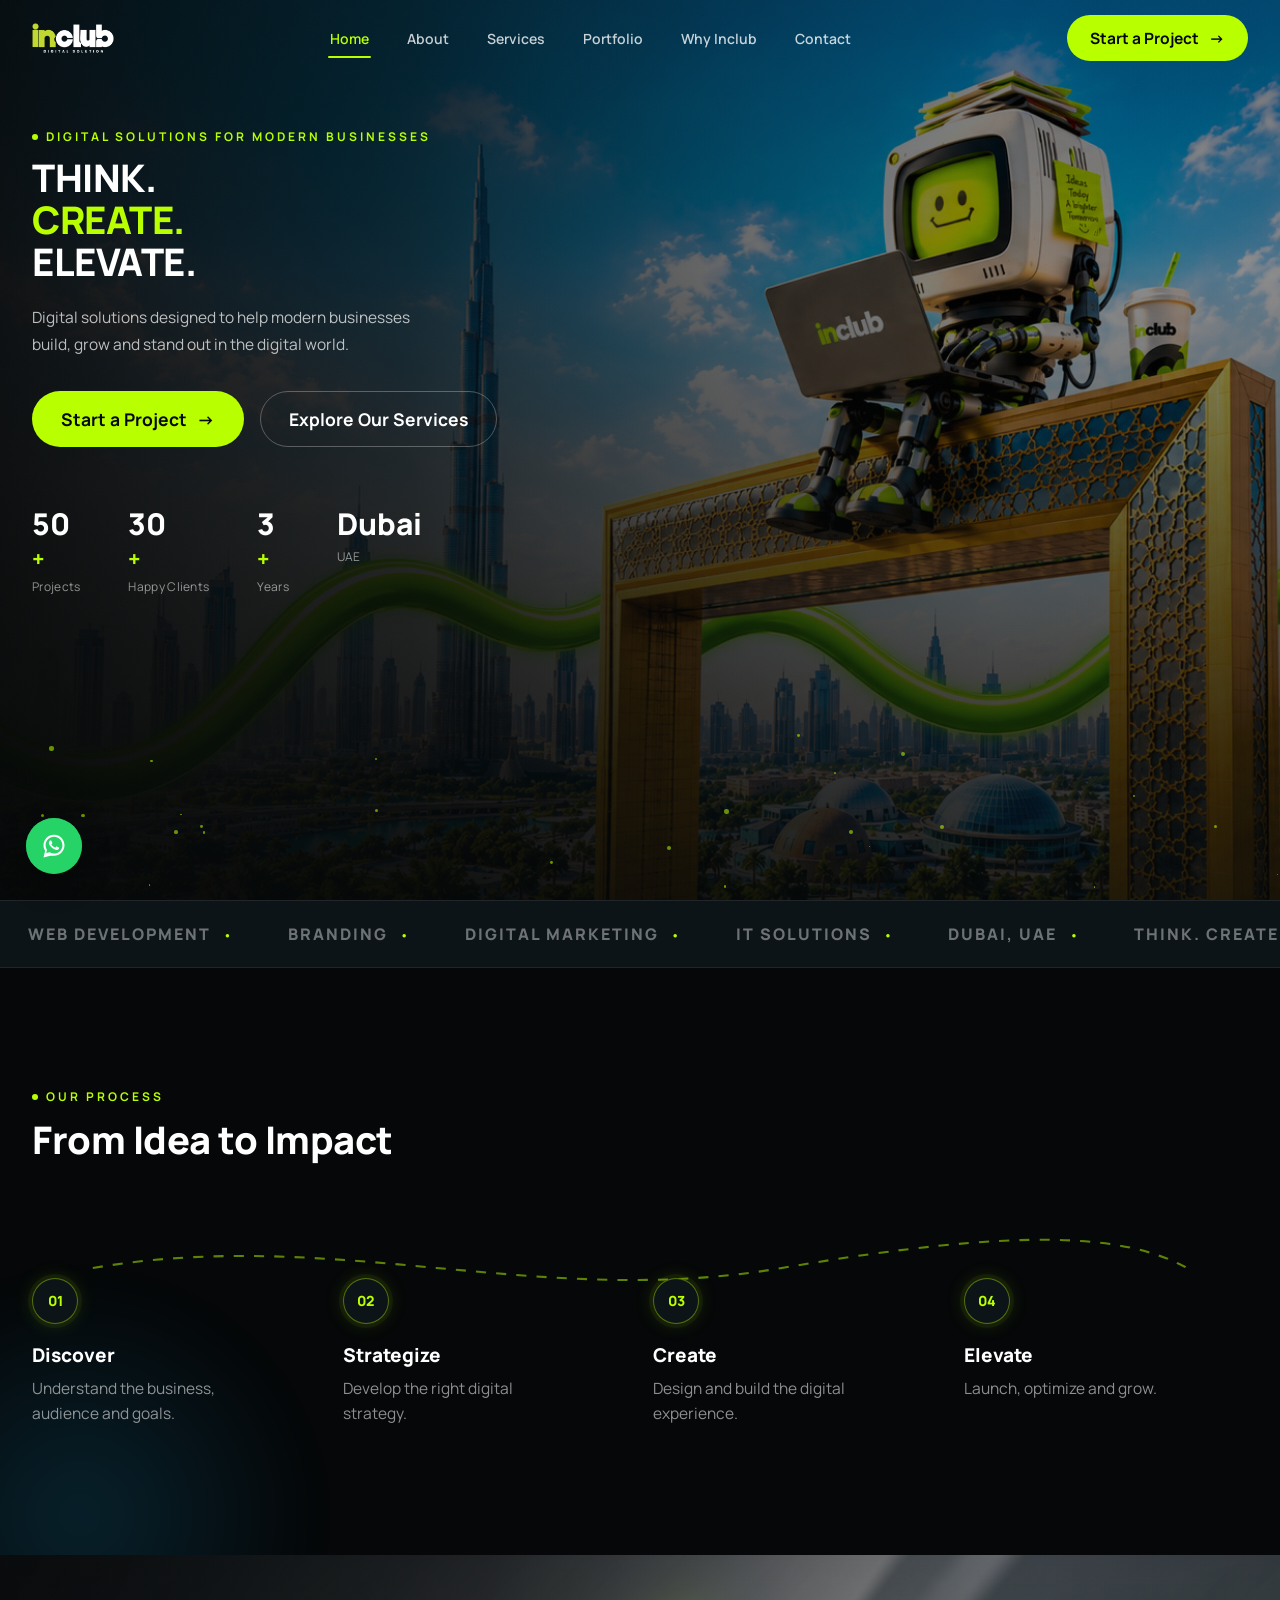
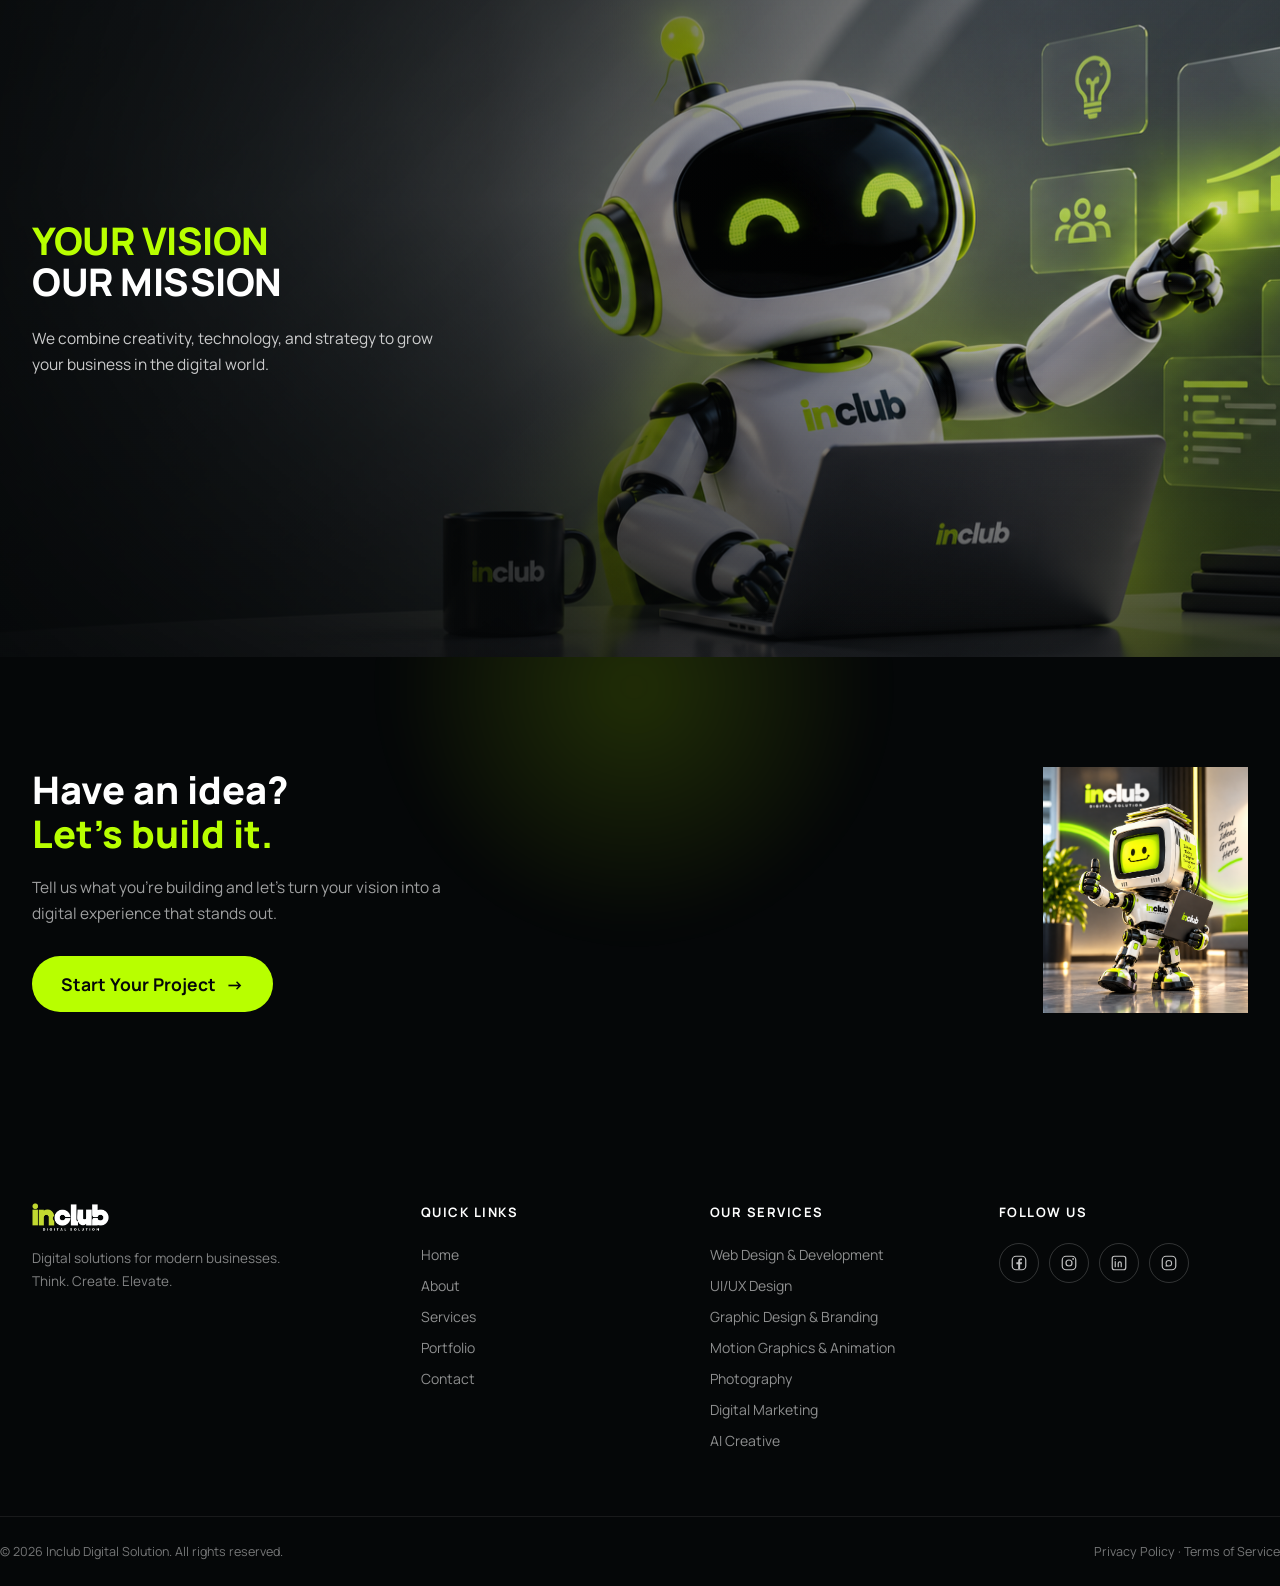
==== commit 29549380: "Add floating WhatsApp button, footer social icon buttons, and fix Facebook icon Co-Authored-By: Clau" ====
--- a/index.html
+++ b/index.html
@@ -19,6 +19,12 @@
 <div class="back-to-top" id="backToTop" aria-label="Back to top" role="button" tabindex="0">
   <svg width="18" height="18" viewBox="0 0 24 24" fill="none"><path d="M12 19V5M12 5L5 12M12 5L19 12" stroke="currentColor" stroke-width="2" stroke-linecap="round" stroke-linejoin="round"/></svg>
 </div>
+
+<!-- TODO: replace with your real WhatsApp business number -->
+<a href="https://wa.me/971501234567" target="_blank" rel="noopener noreferrer" class="whatsapp-float" aria-label="Chat on WhatsApp">
+  <span class="whatsapp-tooltip">Chat with us</span>
+  <svg viewBox="0 0 32 32" fill="currentColor"><path d="M16.001 3C9.373 3 4 8.373 4 15c0 2.379.694 4.596 1.885 6.463L4 29l7.717-1.859A11.93 11.93 0 0016.001 27C22.628 27 28 21.627 28 15S22.628 3 16.001 3zm.001 21.6a9.56 9.56 0 01-4.868-1.334l-.349-.207-3.65.879.89-3.556-.228-.365A9.553 9.553 0 016.4 15c0-5.294 4.307-9.6 9.601-9.6 5.293 0 9.6 4.306 9.6 9.6 0 5.294-4.307 9.6-9.6 9.6zm5.264-7.19c-.288-.144-1.706-.842-1.97-.938-.264-.096-.456-.144-.648.144-.192.288-.744.938-.912 1.13-.168.192-.336.216-.624.072-.288-.144-1.216-.448-2.316-1.428-.856-.763-1.434-1.706-1.602-1.994-.168-.288-.018-.444.126-.588.13-.129.288-.336.432-.504.144-.168.192-.288.288-.48.096-.192.048-.36-.024-.504-.072-.144-.648-1.562-.888-2.14-.234-.562-.472-.486-.648-.495l-.552-.01c-.192 0-.504.072-.768.36-.264.288-1.008.984-1.008 2.4 0 1.416 1.032 2.784 1.176 2.976.144.192 2.03 3.1 4.92 4.347.687.297 1.223.474 1.641.606.689.219 1.316.188 1.812.114.553-.083 1.706-.697 1.947-1.37.24-.672.24-1.248.168-1.37-.072-.12-.264-.192-.552-.336z"/></svg>
+</a>
 
 <!-- ===== HEADER ===== -->
 <header class="header" id="header">
@@ -195,8 +201,22 @@
 
     <div class="footer-col">
       <h5>Follow Us</h5>
-      <a href="https://www.instagram.com/inclubdigitalsolution/" target="_blank" rel="noopener noreferrer">Instagram</a>
-      <a href="#">LinkedIn</a>
+      <div class="footer-social">
+        <!-- TODO: replace with your real Facebook page URL -->
+        <a href="https://facebook.com" target="_blank" rel="noopener noreferrer" aria-label="Facebook" class="social-btn">
+          <svg width="18" height="18" viewBox="0 0 24 24" fill="none"><rect x="3" y="3" width="18" height="18" rx="5" stroke="currentColor" stroke-width="1.6"/><path d="M13.5 20v-6.5h2.2l.3-2.5h-2.5v-1.6c0-.7.3-1.2 1.2-1.2h1.3V6c-.2 0-1-.1-1.9-.1-1.9 0-3.2 1.1-3.2 3.3v1.8H8.5v2.5h2.4V20h2.6z" fill="currentColor"/></svg>
+        </a>
+        <a href="https://www.instagram.com/inclubdigitalsolution/" target="_blank" rel="noopener noreferrer" aria-label="Instagram" class="social-btn">
+          <svg width="18" height="18" viewBox="0 0 24 24" fill="none"><rect x="3" y="3" width="18" height="18" rx="5" stroke="currentColor" stroke-width="1.6"/><circle cx="12" cy="12" r="4" stroke="currentColor" stroke-width="1.6"/><circle cx="17.5" cy="6.5" r="1.2" fill="currentColor"/></svg>
+        </a>
+        <!-- TODO: replace with your real LinkedIn page URL -->
+        <a href="https://linkedin.com" target="_blank" rel="noopener noreferrer" aria-label="LinkedIn" class="social-btn">
+          <svg width="18" height="18" viewBox="0 0 24 24" fill="none"><rect x="3" y="3" width="18" height="18" rx="3" stroke="currentColor" stroke-width="1.6"/><path d="M7 10v7M7 7v.01M11 17v-4.5a2 2 0 014-.2M15 17v-4.7" stroke="currentColor" stroke-width="1.6" stroke-linecap="round"/></svg>
+        </a>
+        <a href="https://wa.me/971501234567" target="_blank" rel="noopener noreferrer" aria-label="WhatsApp" class="social-btn">
+          <svg width="18" height="18" viewBox="0 0 24 24" fill="none"><rect x="3" y="3" width="18" height="18" rx="5" stroke="currentColor" stroke-width="1.6"/><path d="M15.5 12.3c0 2-1.7 3.7-3.7 3.7-.6 0-1.2-.1-1.7-.4l-2 .5.5-1.9a3.6 3.6 0 01-.5-1.9c0-2 1.7-3.7 3.7-3.7s3.7 1.7 3.7 3.7z" stroke="currentColor" stroke-width="1.4" stroke-linejoin="round"/></svg>
+        </a>
+      </div>
     </div>
   </div>
 
--- a/style.css
+++ b/style.css
@@ -762,6 +762,13 @@
 }
 .footer-col a:hover{ color: var(--lime); }
 
+.footer-social{ display:flex; flex-wrap:wrap; gap: 10px; margin-top: 4px; }
+.footer-social .social-btn{
+  width: 40px; height:40px;
+  border-color: rgba(255,255,255,.18); color: rgba(255,255,255,.75);
+}
+.footer-social .social-btn:hover{ background: var(--lime); color: var(--black); border-color: var(--lime); }
+
 .footer-bottom{
   display:flex; align-items:center; justify-content:space-between; flex-wrap:wrap; gap: 10px;
   padding: 26px 0; color: rgba(255,255,255,.45); font-size: 12.5px;
@@ -783,6 +790,44 @@
 }
 .back-to-top.show{ opacity:1; transform: translateY(0) scale(1); pointer-events:auto; }
 .back-to-top:hover{ transform: translateY(-3px) scale(1.05); }
+
+/* ==========================================================================
+   FLOATING WHATSAPP BUTTON
+   ========================================================================== */
+.whatsapp-float{
+  position: fixed; left: 26px; bottom: 26px; z-index: 400;
+  width: 56px; height:56px; border-radius:50%;
+  background: #25D366; color:#fff;
+  display:flex; align-items:center; justify-content:center;
+  box-shadow: 0 10px 30px rgba(0,0,0,.3);
+  transition: transform .3s var(--ease), box-shadow .3s var(--ease);
+}
+.whatsapp-float::before{
+  content:''; position:absolute; inset:0; border-radius:50%;
+  background: #25D366; opacity:.55;
+  animation: whatsappPulse 2.2s ease-out infinite;
+  z-index:-1;
+}
+@keyframes whatsappPulse{
+  0%{ transform: scale(1); opacity:.55; }
+  100%{ transform: scale(1.7); opacity:0; }
+}
+.whatsapp-float:hover{ transform: scale(1.08); box-shadow: 0 14px 36px rgba(0,0,0,.4); }
+.whatsapp-float svg{ width:28px; height:28px; }
+.whatsapp-tooltip{
+  position:absolute; left: 66px; top:50%; transform: translateY(-50%);
+  background: var(--black); color:#fff; font-size:13px; font-weight:600;
+  padding: 8px 14px; border-radius: 8px; white-space:nowrap;
+  opacity:0; pointer-events:none; transition: opacity .25s var(--ease), transform .25s var(--ease);
+  transform: translateY(-50%) translateX(-6px);
+}
+.whatsapp-float:hover .whatsapp-tooltip{ opacity:1; transform: translateY(-50%) translateX(0); }
+
+@media (max-width: 860px){
+  .whatsapp-float{ left: 16px; bottom: 16px; width:50px; height:50px; }
+  .whatsapp-float svg{ width:24px; height:24px; }
+  .whatsapp-tooltip{ display:none; }
+}
 
 /* ==========================================================================
    RESPONSIVE
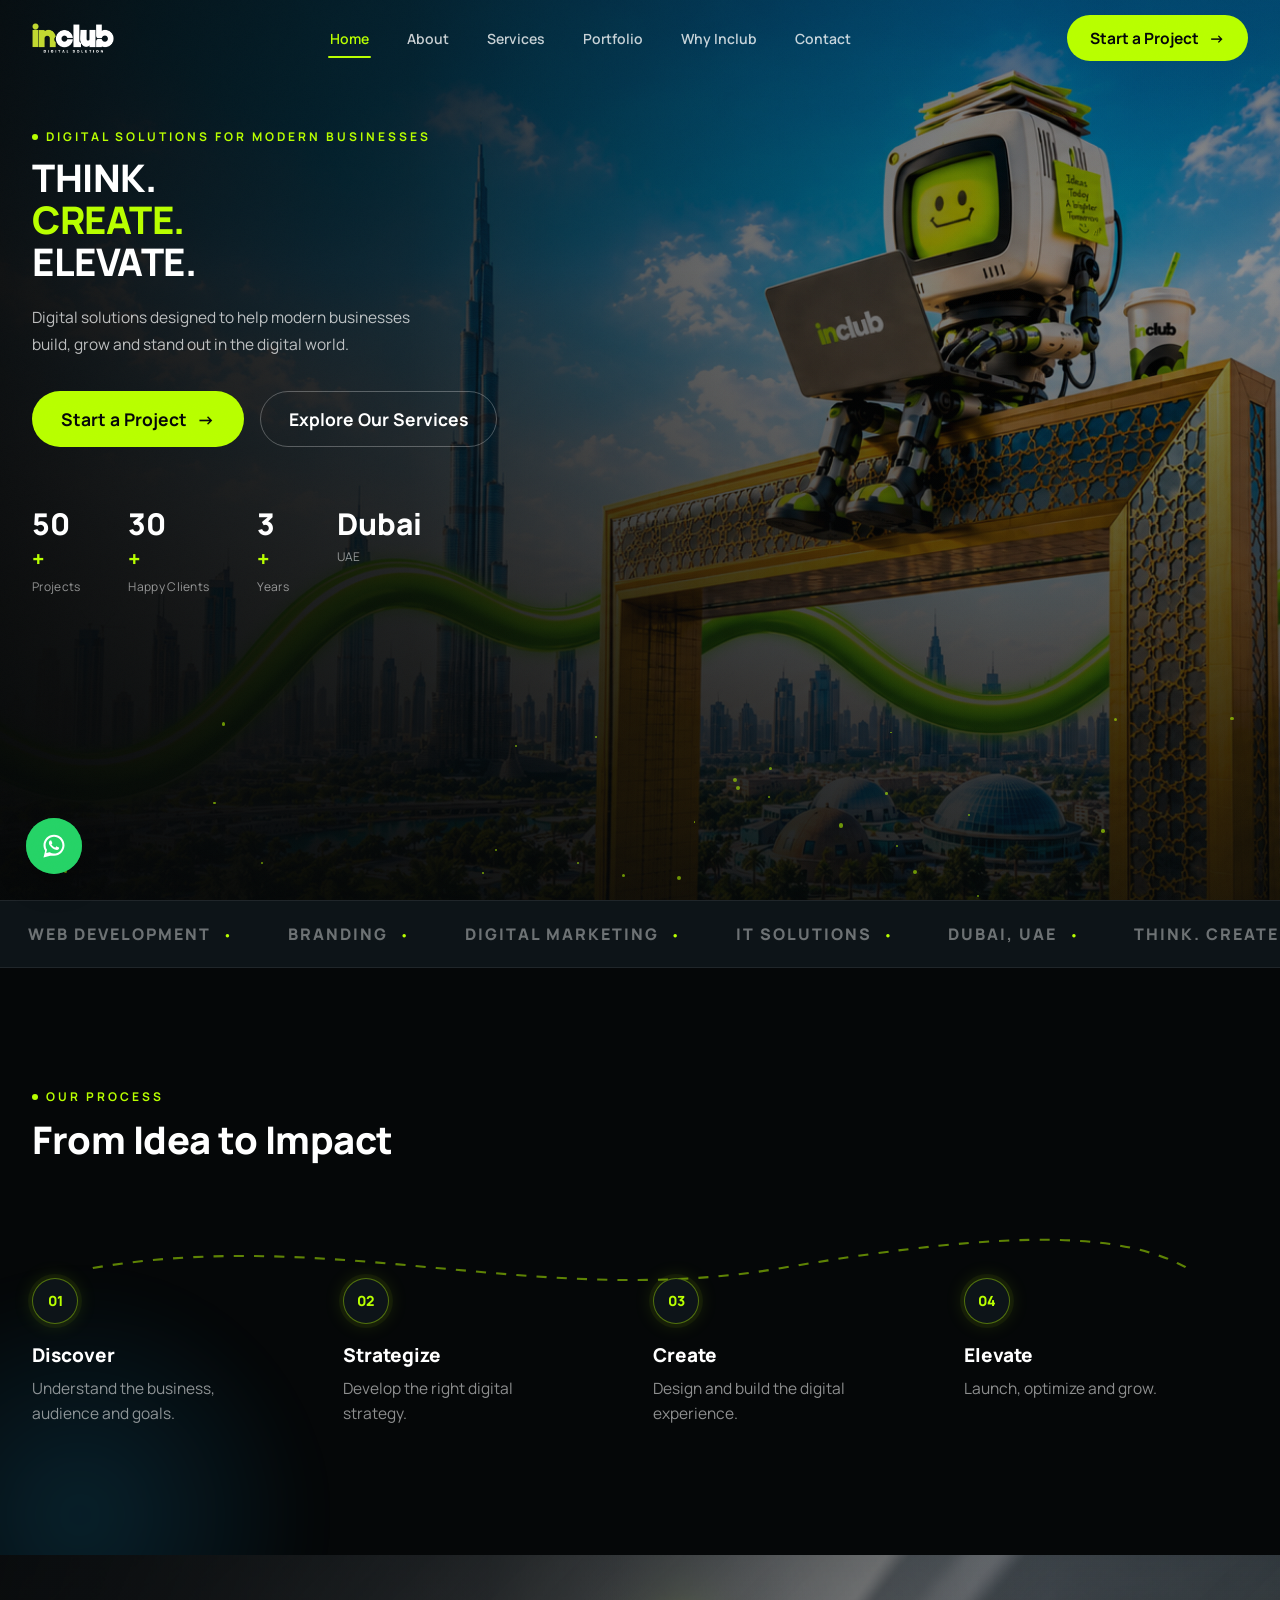
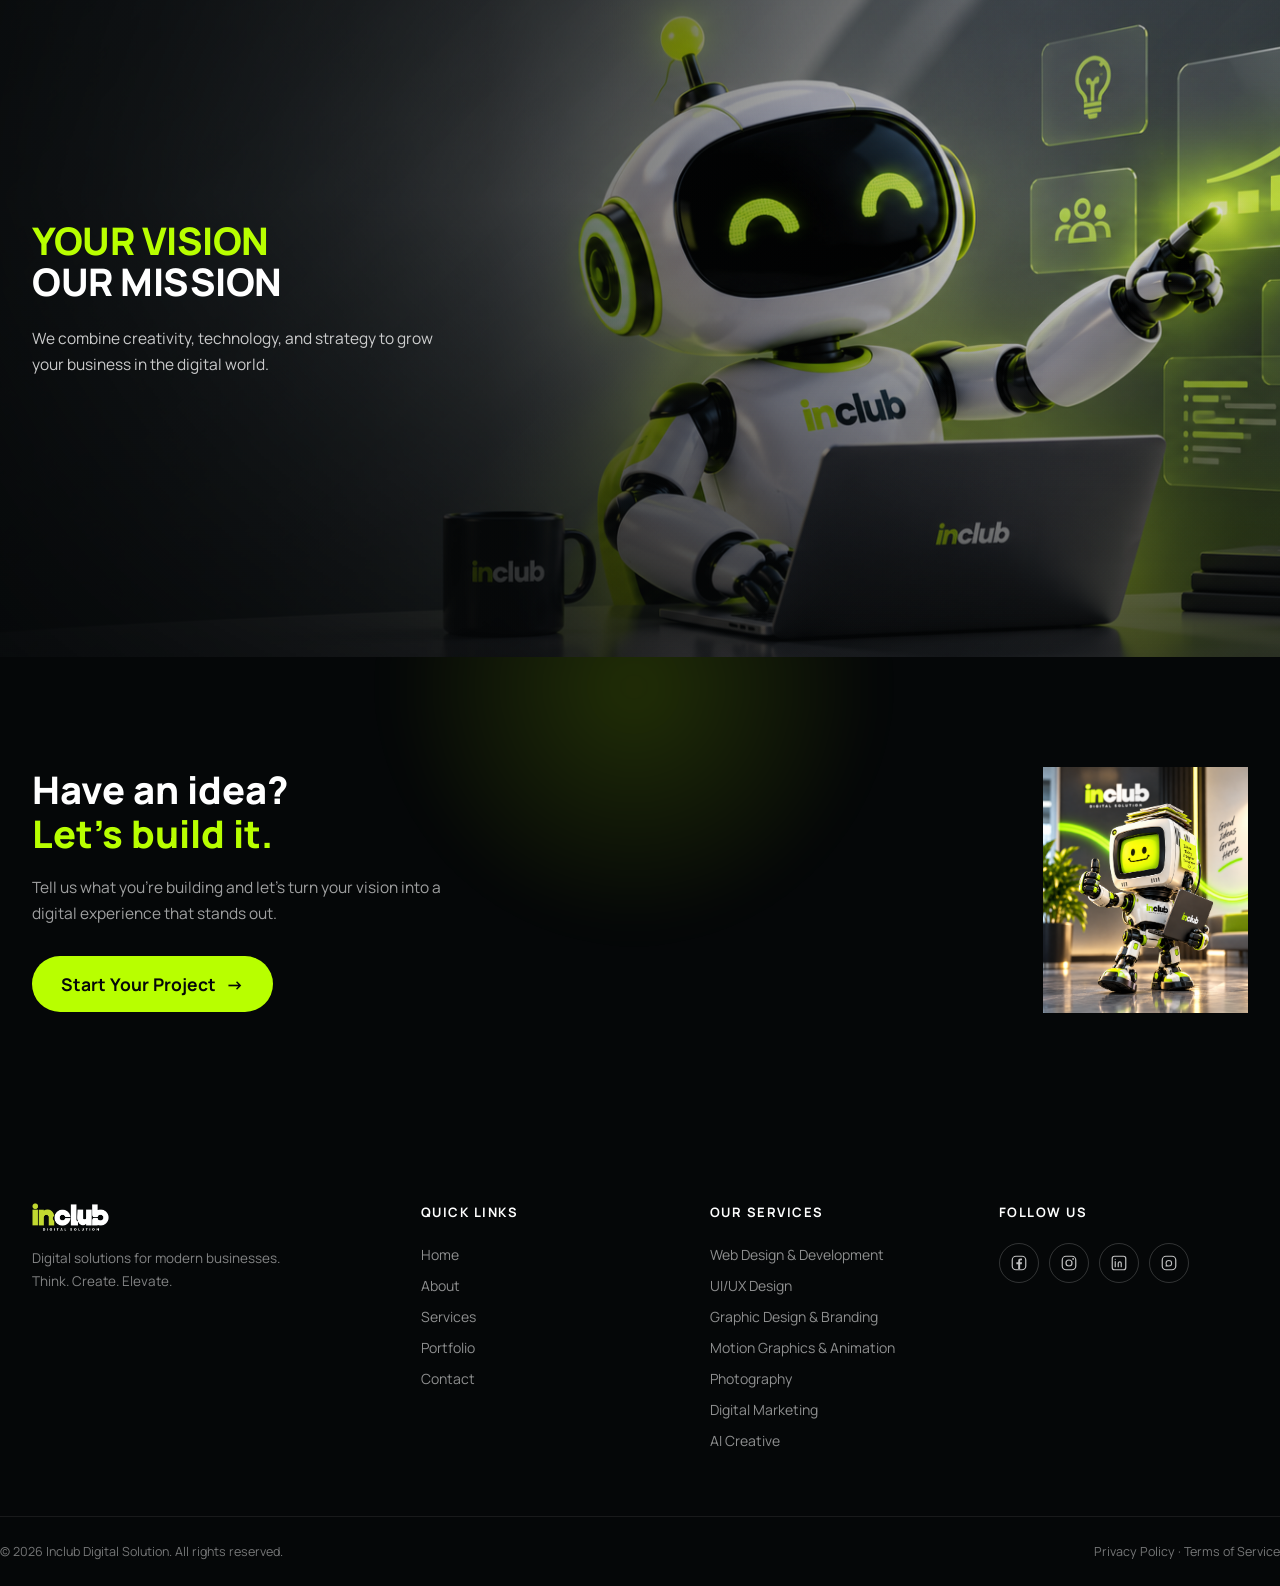
==== commit 9808e5f0: "Wire up real LinkedIn company page URL across all pages Co-Authored-By: Claude Sonnet 5 <noreply@ant" ====
--- a/index.html
+++ b/index.html
@@ -209,8 +209,7 @@
         <a href="https://www.instagram.com/inclubdigitalsolution/" target="_blank" rel="noopener noreferrer" aria-label="Instagram" class="social-btn">
           <svg width="18" height="18" viewBox="0 0 24 24" fill="none"><rect x="3" y="3" width="18" height="18" rx="5" stroke="currentColor" stroke-width="1.6"/><circle cx="12" cy="12" r="4" stroke="currentColor" stroke-width="1.6"/><circle cx="17.5" cy="6.5" r="1.2" fill="currentColor"/></svg>
         </a>
-        <!-- TODO: replace with your real LinkedIn page URL -->
-        <a href="https://linkedin.com" target="_blank" rel="noopener noreferrer" aria-label="LinkedIn" class="social-btn">
+        <a href="https://www.linkedin.com/company/inclubdigitalsolution/" target="_blank" rel="noopener noreferrer" aria-label="LinkedIn" class="social-btn">
           <svg width="18" height="18" viewBox="0 0 24 24" fill="none"><rect x="3" y="3" width="18" height="18" rx="3" stroke="currentColor" stroke-width="1.6"/><path d="M7 10v7M7 7v.01M11 17v-4.5a2 2 0 014-.2M15 17v-4.7" stroke="currentColor" stroke-width="1.6" stroke-linecap="round"/></svg>
         </a>
         <a href="https://wa.me/971501234567" target="_blank" rel="noopener noreferrer" aria-label="WhatsApp" class="social-btn">
--- a/style.css
+++ b/style.css
@@ -834,6 +834,7 @@
    ========================================================================== */
 @media (max-width: 1080px){
   .services-grid{ grid-template-columns: repeat(2,1fr); }
+  .service-card:nth-child(7):last-child{ grid-column: auto; }
   .why-grid{ grid-template-columns: repeat(2,1fr); }
   .process-steps{ grid-template-columns: repeat(2,1fr); row-gap: 40px; }
   .process-line{ display:none; }
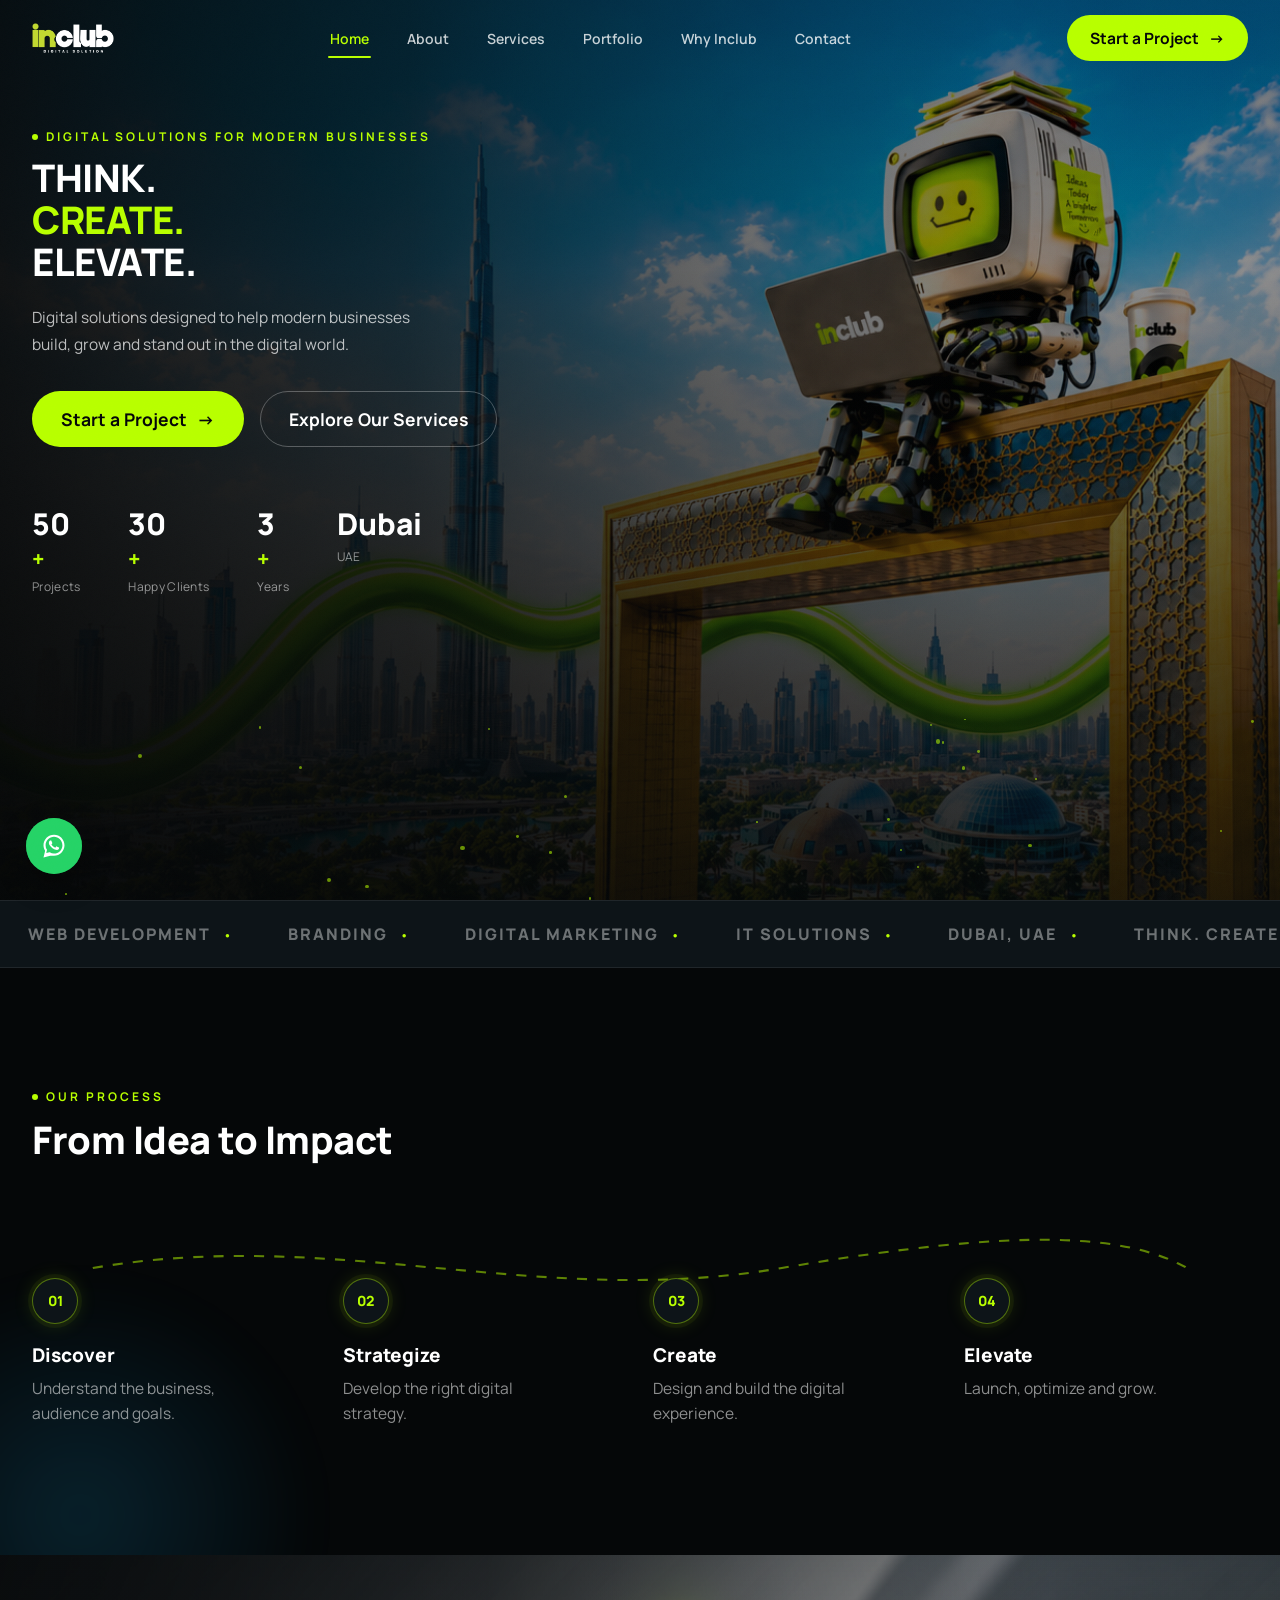
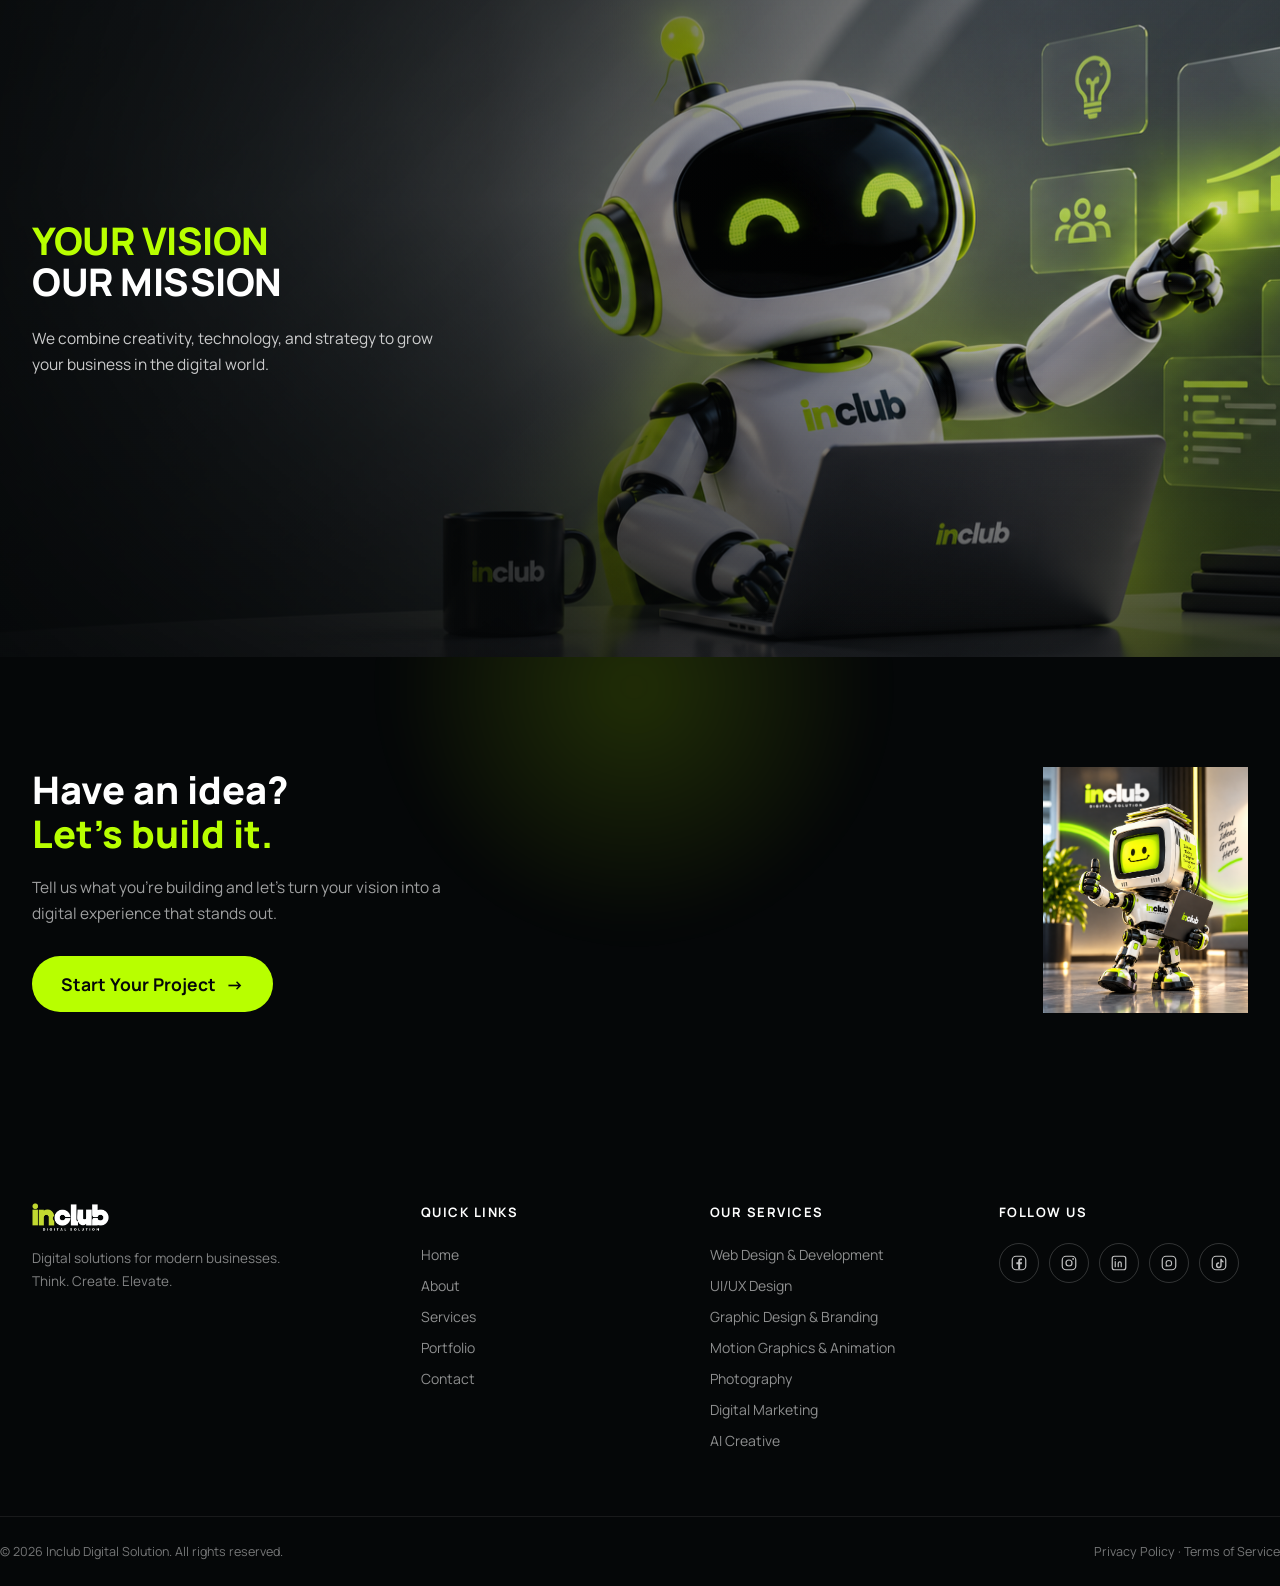
==== commit 5db1804f: "Add TikTok social button linking to real profile across all pages Co-Authored-By: Claude Sonnet 5 <n" ====
--- a/index.html
+++ b/index.html
@@ -215,6 +215,9 @@
         <a href="https://wa.me/971501234567" target="_blank" rel="noopener noreferrer" aria-label="WhatsApp" class="social-btn">
           <svg width="18" height="18" viewBox="0 0 24 24" fill="none"><rect x="3" y="3" width="18" height="18" rx="5" stroke="currentColor" stroke-width="1.6"/><path d="M15.5 12.3c0 2-1.7 3.7-3.7 3.7-.6 0-1.2-.1-1.7-.4l-2 .5.5-1.9a3.6 3.6 0 01-.5-1.9c0-2 1.7-3.7 3.7-3.7s3.7 1.7 3.7 3.7z" stroke="currentColor" stroke-width="1.4" stroke-linejoin="round"/></svg>
         </a>
+        <a href="https://www.tiktok.com/@inclubdigitalsolution" target="_blank" rel="noopener noreferrer" aria-label="TikTok" class="social-btn">
+          <svg width="18" height="18" viewBox="0 0 24 24" fill="none"><rect x="3" y="3" width="18" height="18" rx="5" stroke="currentColor" stroke-width="1.6"/><path d="M13.75 6.3h1.85c.16 1.42 1.02 2.6 2.4 3.02v1.9c-.87-.05-1.68-.33-2.4-.79v4.55a3.86 3.86 0 11-3.86-3.86c.14 0 .28.01.41.03v1.92a1.96 1.96 0 101.6 1.93V6.3z" fill="currentColor"/></svg>
+        </a>
       </div>
     </div>
   </div>
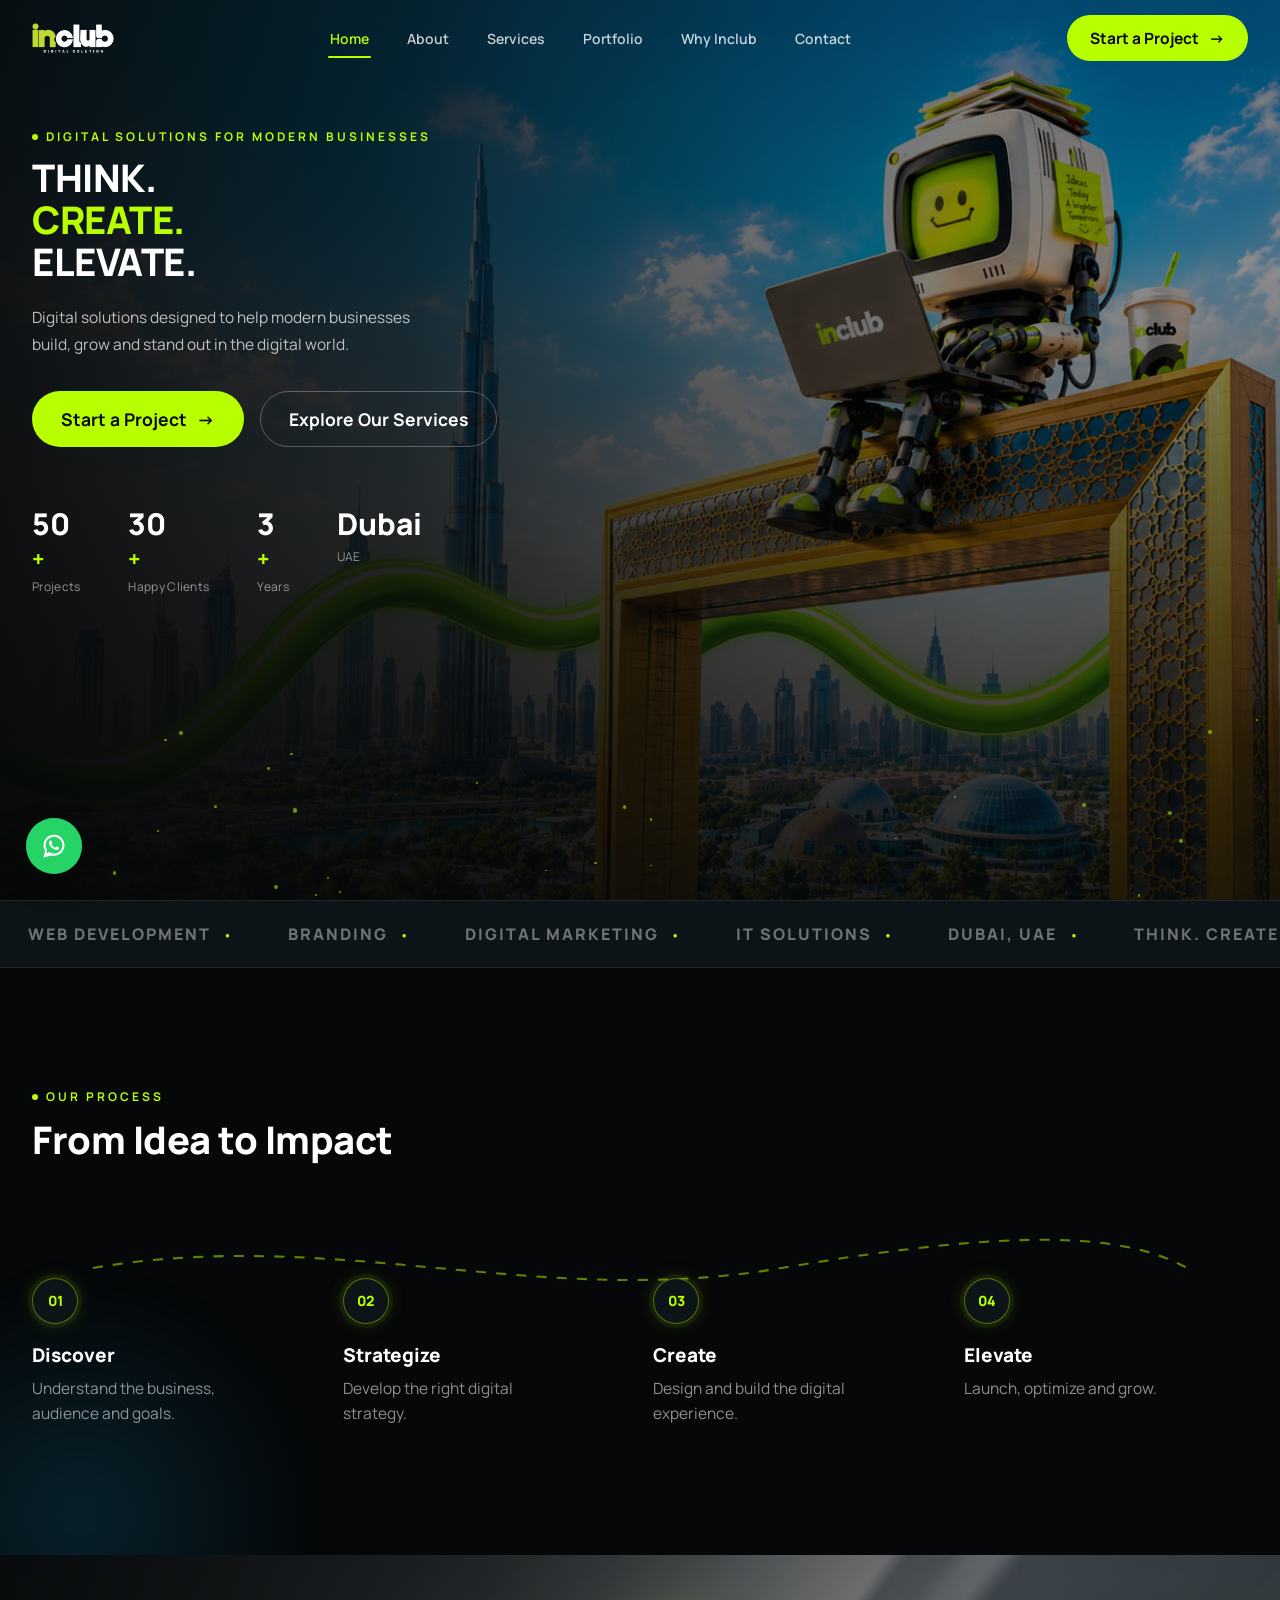
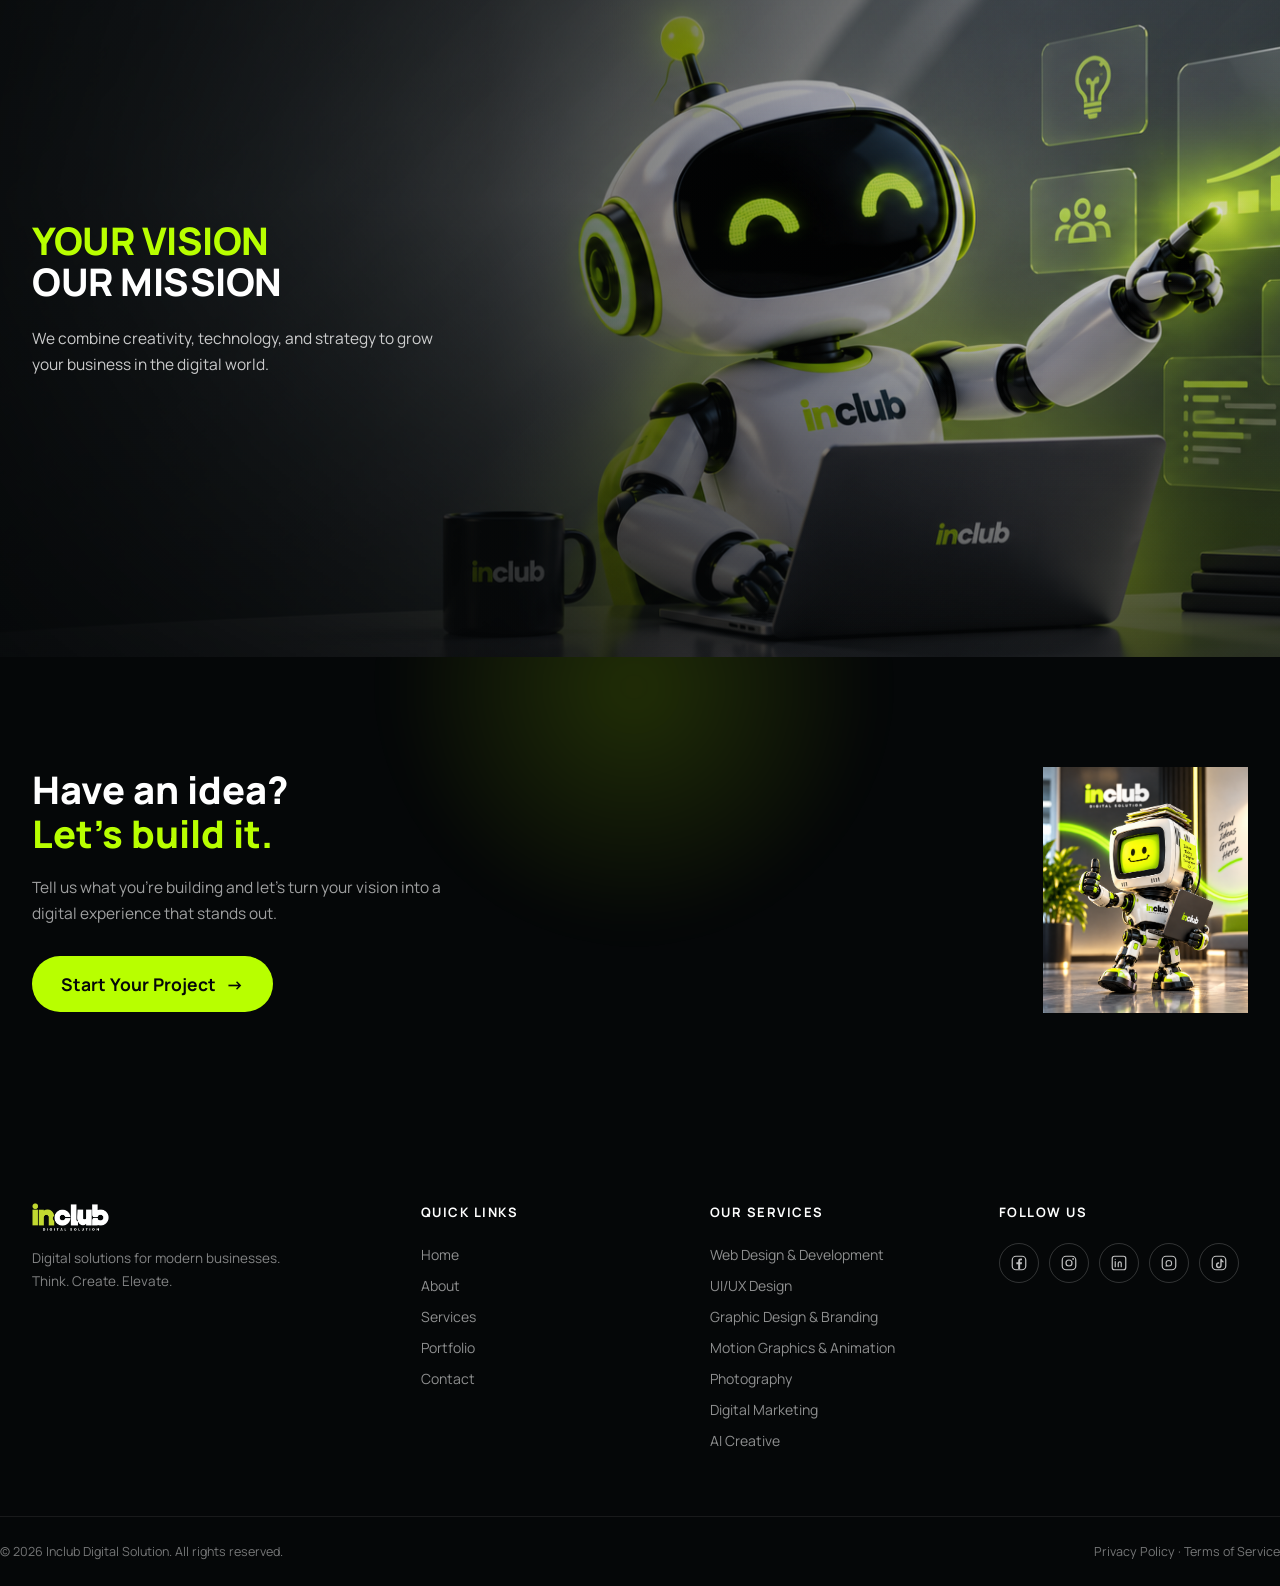
==== commit a37b3a4f: "Wire up real Facebook profile URL across all pages Co-Authored-By: Claude Sonnet 5 <noreply@anthropi" ====
--- a/index.html
+++ b/index.html
@@ -202,8 +202,7 @@
     <div class="footer-col">
       <h5>Follow Us</h5>
       <div class="footer-social">
-        <!-- TODO: replace with your real Facebook page URL -->
-        <a href="https://facebook.com" target="_blank" rel="noopener noreferrer" aria-label="Facebook" class="social-btn">
+        <a href="https://www.facebook.com/profile.php?id=61593820896204" target="_blank" rel="noopener noreferrer" aria-label="Facebook" class="social-btn">
           <svg width="18" height="18" viewBox="0 0 24 24" fill="none"><rect x="3" y="3" width="18" height="18" rx="5" stroke="currentColor" stroke-width="1.6"/><path d="M13.5 20v-6.5h2.2l.3-2.5h-2.5v-1.6c0-.7.3-1.2 1.2-1.2h1.3V6c-.2 0-1-.1-1.9-.1-1.9 0-3.2 1.1-3.2 3.3v1.8H8.5v2.5h2.4V20h2.6z" fill="currentColor"/></svg>
         </a>
         <a href="https://www.instagram.com/inclubdigitalsolution/" target="_blank" rel="noopener noreferrer" aria-label="Instagram" class="social-btn">
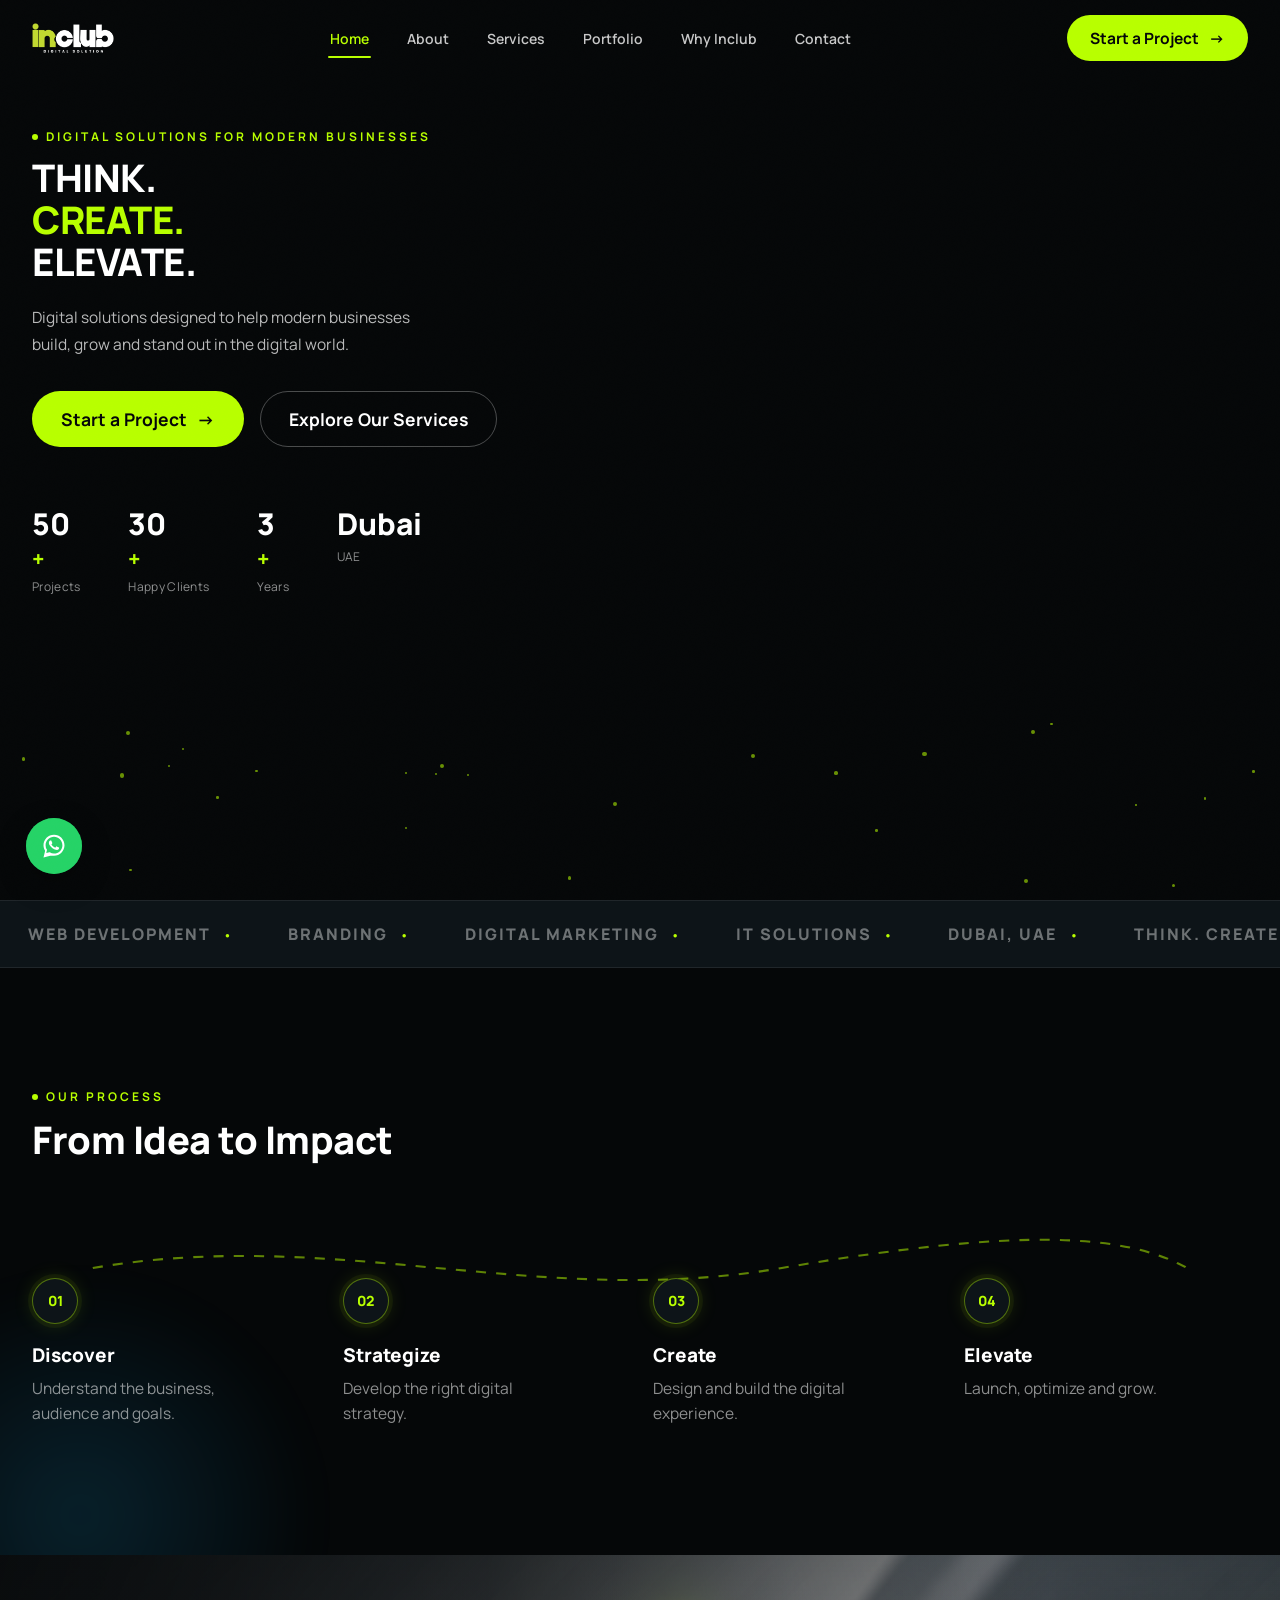
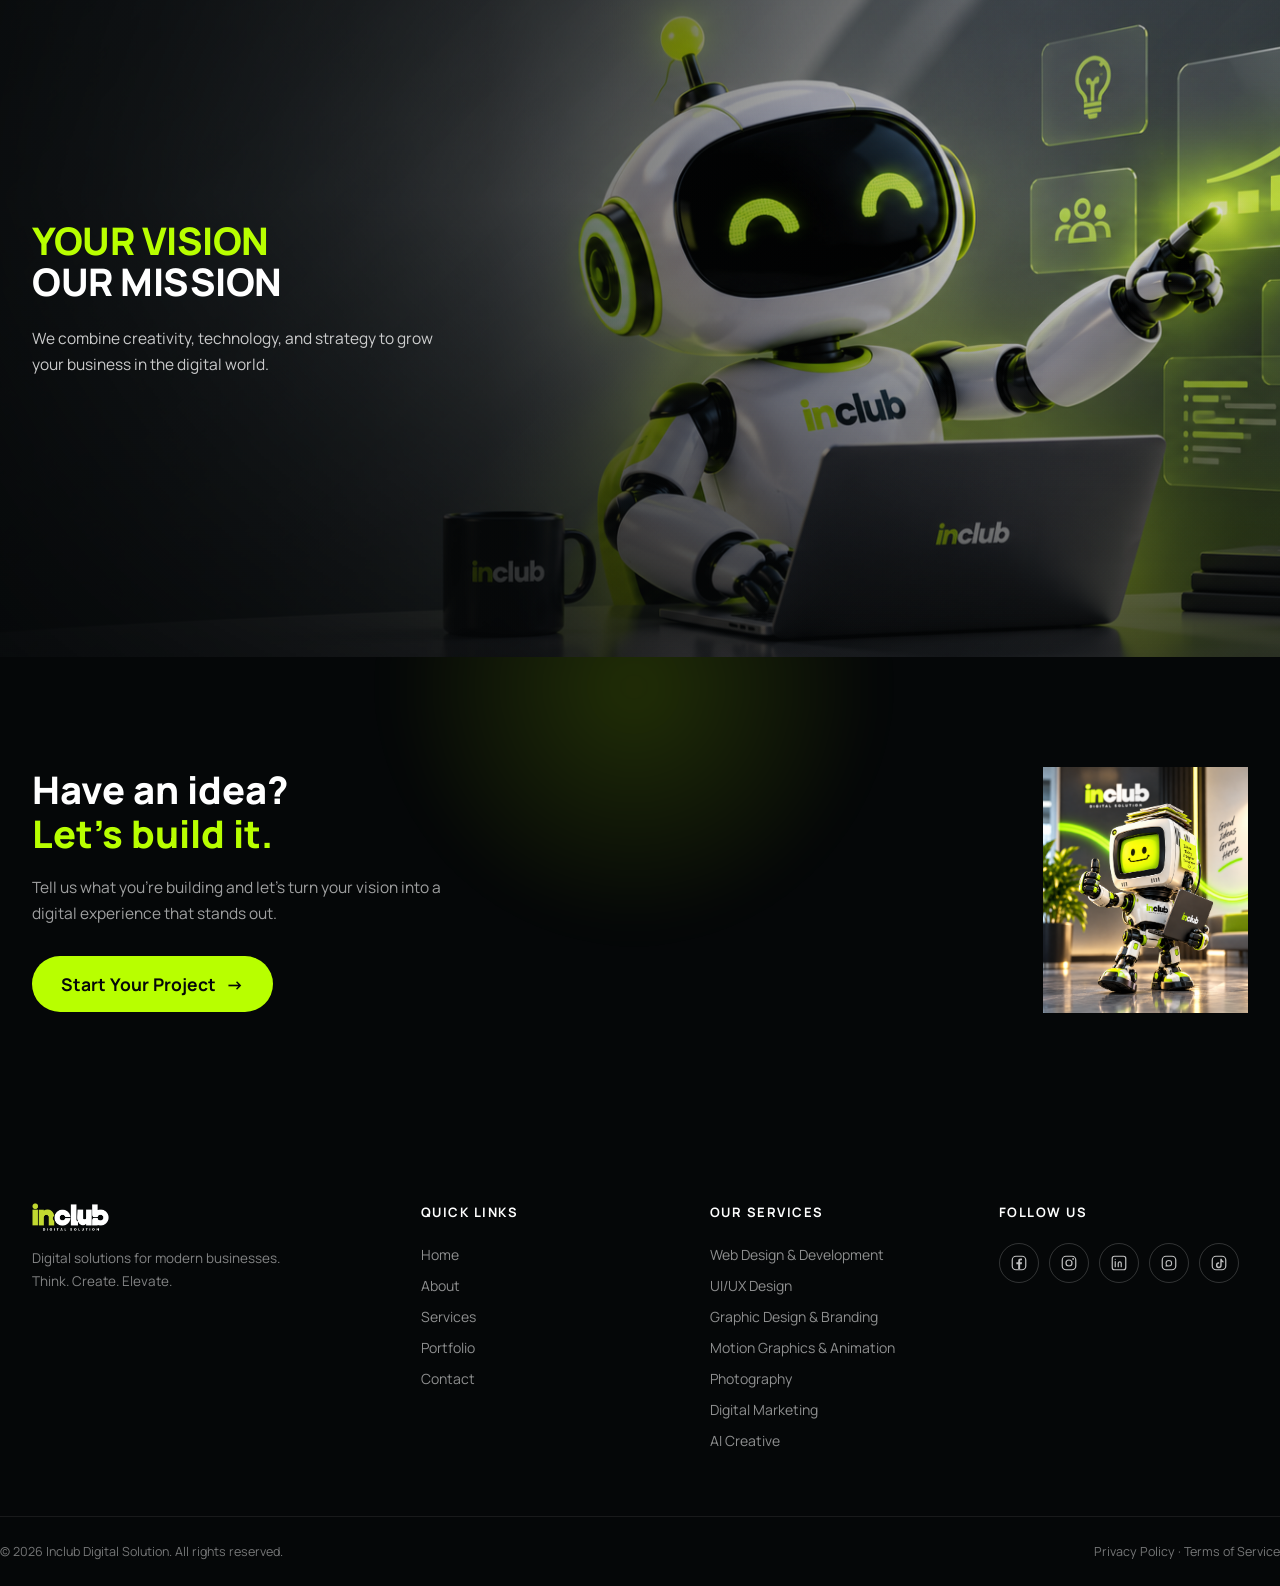
==== commit 729e3b53: "Make hero background video actually play background-image can't render a video file, so the mp4 the " ====
--- a/index.html
+++ b/index.html
@@ -63,7 +63,11 @@
 
 <!-- ===== HERO ===== -->
 <section class="hero" id="home">
-  <div class="hero-bg" style="background-image:url('assets/banner.png')"></div>
+  <div class="hero-bg">
+    <video class="hero-bg-video" autoplay muted loop playsinline preload="auto">
+      <source src="assets/background_play.mp4" type="video/mp4">
+    </video>
+  </div>
   <div class="hero-particles" id="heroParticles"></div>
 
   <div class="container hero-inner">
--- a/style.css
+++ b/style.css
@@ -284,9 +284,14 @@
   background: var(--black);
 }
 .hero-bg{
-  position:absolute; inset:0;
+  position:absolute; inset:0; overflow:hidden;
   background-size: cover; background-position: 5% 32%;
   z-index: 0;
+}
+.hero-bg-video{
+  position:absolute; inset:0;
+  width:100%; height:100%;
+  object-fit: cover; object-position: 5% 32%;
 }
 .hero-bg::after{
   content:''; position:absolute; inset:0;
@@ -469,6 +474,22 @@
   line-height:1.4; letter-spacing:.5px;
   text-shadow: 0 2px 10px rgba(0,0,0,.6);
 }
+
+/* ==========================================================================
+   TEAM
+   ========================================================================== */
+.team{ background: var(--gray-100); padding: 120px 0; }
+.team-grid{ display:flex; flex-wrap:wrap; justify-content:center; gap: 26px; }
+.team-card{ text-align:center; flex: 0 0 calc((100% - 78px)/4); max-width: calc((100% - 78px)/4); }
+.team-photo{
+  position:relative; width:100%; aspect-ratio: 4/5; overflow:hidden;
+  border-radius: var(--radius-md); margin-bottom: 18px;
+  box-shadow: 0 20px 40px rgba(0,0,0,.08);
+}
+.team-photo img{ width:100%; height:100%; object-fit:cover; transition: transform .5s var(--ease); }
+.team-card:hover .team-photo img{ transform: scale(1.06); }
+.team-name{ font-size: 17.5px; font-weight: 800; margin: 0 0 4px; color: var(--black); }
+.team-role{ font-size: 13.5px; color: var(--gray-700); margin:0; }
 
 /* ==========================================================================
    SERVICES
@@ -836,6 +857,7 @@
   .services-grid{ grid-template-columns: repeat(2,1fr); }
   .service-card:nth-child(7):last-child{ grid-column: auto; }
   .why-grid{ grid-template-columns: repeat(2,1fr); }
+  .team-card{ flex-basis: calc((100% - 26px)/2); max-width: calc((100% - 26px)/2); }
   .process-steps{ grid-template-columns: repeat(2,1fr); row-gap: 40px; }
   .process-line{ display:none; }
   .process-steps{ margin-top:0; }
@@ -872,6 +894,10 @@
   .about-mark{ width: 90px; height:90px; left: 4%; top: -10%; }
   .about-image img{ height: 280px; }
   .about-features{ grid-template-columns: 1fr 1fr; gap: 20px; }
+
+  .team{ padding: 80px 0; }
+  .team-grid{ gap: 18px; }
+  .team-card{ flex-basis: calc((100% - 18px)/2); max-width: calc((100% - 18px)/2); }
 
   .services{ padding: 80px 0; }
   .services-first{ padding-top: 128px; }
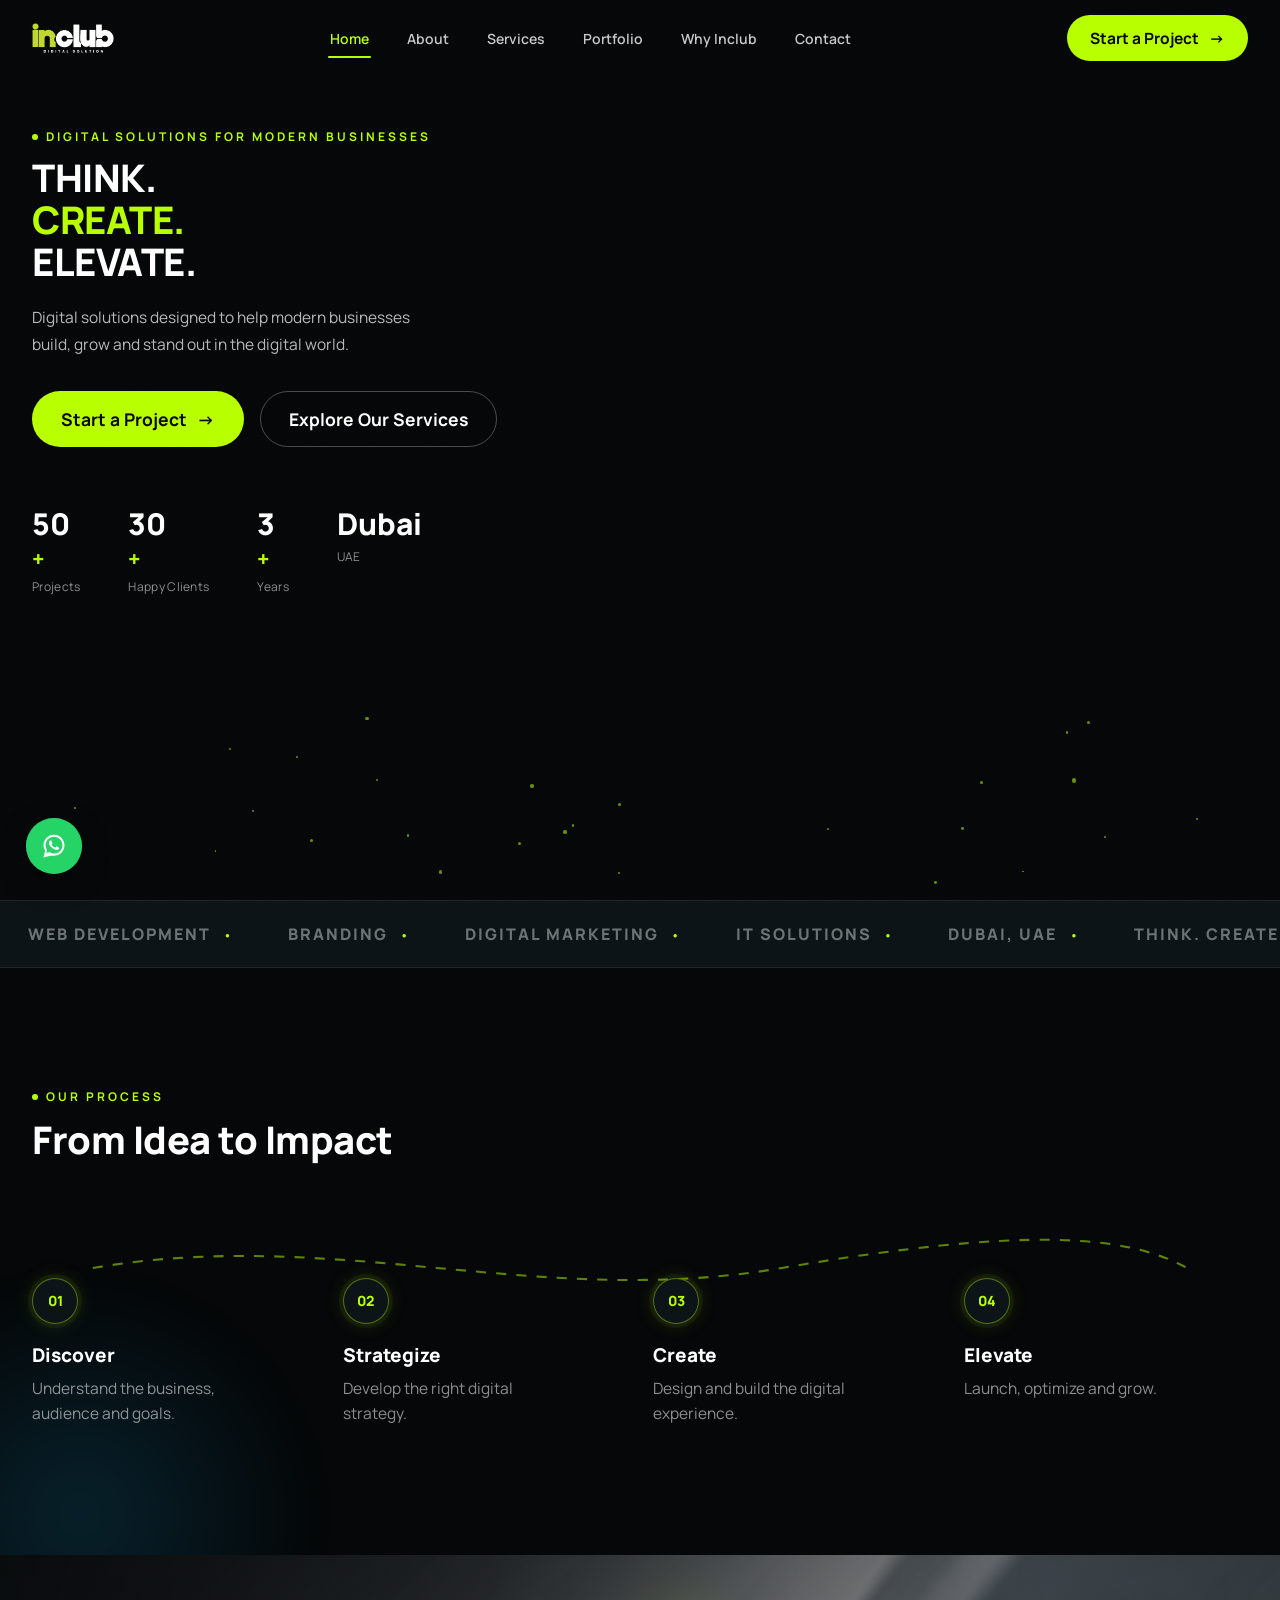
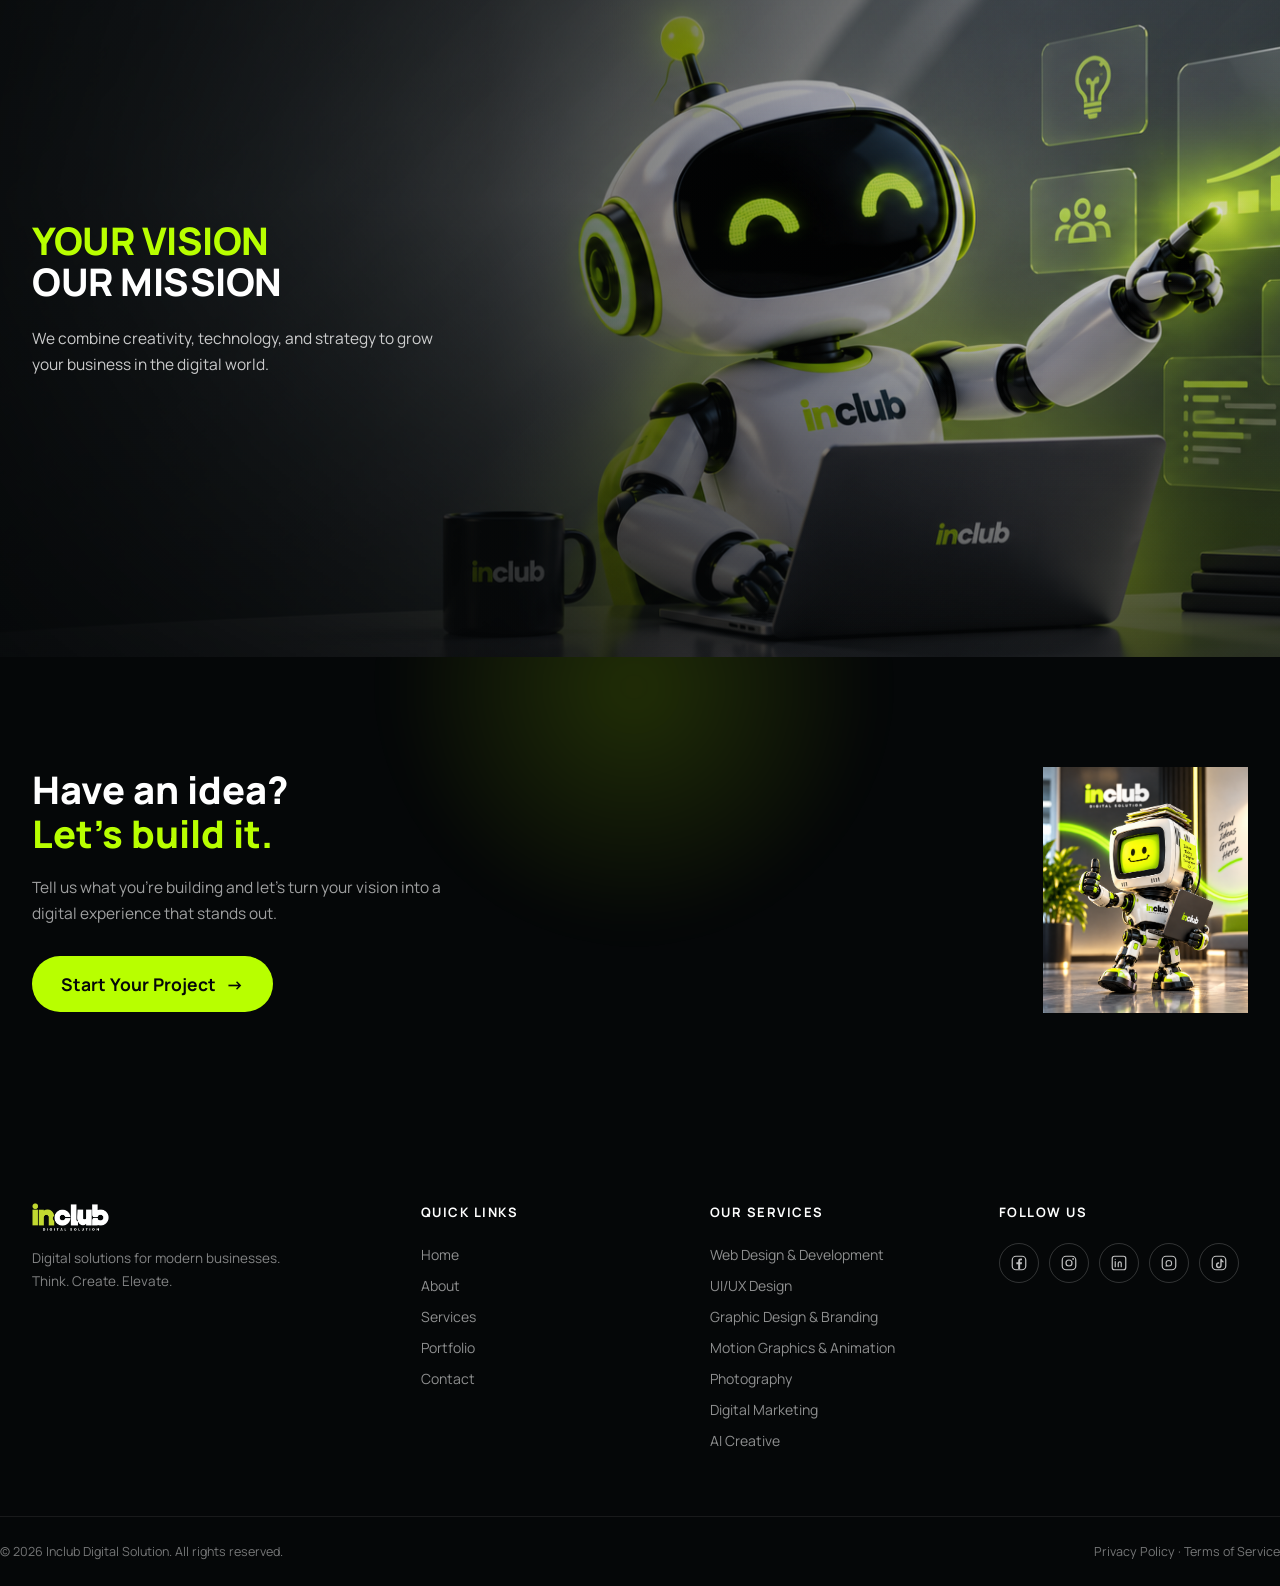
==== commit 27f8e7dc: "Wire up real contact/WhatsApp number across all pages Replaced the placeholder +971501234567 with th" ====
--- a/index.html
+++ b/index.html
@@ -20,8 +20,7 @@
   <svg width="18" height="18" viewBox="0 0 24 24" fill="none"><path d="M12 19V5M12 5L5 12M12 5L19 12" stroke="currentColor" stroke-width="2" stroke-linecap="round" stroke-linejoin="round"/></svg>
 </div>
 
-<!-- TODO: replace with your real WhatsApp business number -->
-<a href="https://wa.me/971501234567" target="_blank" rel="noopener noreferrer" class="whatsapp-float" aria-label="Chat on WhatsApp">
+<a href="https://wa.me/971547295871" target="_blank" rel="noopener noreferrer" class="whatsapp-float" aria-label="Chat on WhatsApp">
   <span class="whatsapp-tooltip">Chat with us</span>
   <svg viewBox="0 0 32 32" fill="currentColor"><path d="M16.001 3C9.373 3 4 8.373 4 15c0 2.379.694 4.596 1.885 6.463L4 29l7.717-1.859A11.93 11.93 0 0016.001 27C22.628 27 28 21.627 28 15S22.628 3 16.001 3zm.001 21.6a9.56 9.56 0 01-4.868-1.334l-.349-.207-3.65.879.89-3.556-.228-.365A9.553 9.553 0 016.4 15c0-5.294 4.307-9.6 9.601-9.6 5.293 0 9.6 4.306 9.6 9.6 0 5.294-4.307 9.6-9.6 9.6zm5.264-7.19c-.288-.144-1.706-.842-1.97-.938-.264-.096-.456-.144-.648.144-.192.288-.744.938-.912 1.13-.168.192-.336.216-.624.072-.288-.144-1.216-.448-2.316-1.428-.856-.763-1.434-1.706-1.602-1.994-.168-.288-.018-.444.126-.588.13-.129.288-.336.432-.504.144-.168.192-.288.288-.48.096-.192.048-.36-.024-.504-.072-.144-.648-1.562-.888-2.14-.234-.562-.472-.486-.648-.495l-.552-.01c-.192 0-.504.072-.768.36-.264.288-1.008.984-1.008 2.4 0 1.416 1.032 2.784 1.176 2.976.144.192 2.03 3.1 4.92 4.347.687.297 1.223.474 1.641.606.689.219 1.316.188 1.812.114.553-.083 1.706-.697 1.947-1.37.24-.672.24-1.248.168-1.37-.072-.12-.264-.192-.552-.336z"/></svg>
 </a>
@@ -215,7 +214,7 @@
         <a href="https://www.linkedin.com/company/inclubdigitalsolution/" target="_blank" rel="noopener noreferrer" aria-label="LinkedIn" class="social-btn">
           <svg width="18" height="18" viewBox="0 0 24 24" fill="none"><rect x="3" y="3" width="18" height="18" rx="3" stroke="currentColor" stroke-width="1.6"/><path d="M7 10v7M7 7v.01M11 17v-4.5a2 2 0 014-.2M15 17v-4.7" stroke="currentColor" stroke-width="1.6" stroke-linecap="round"/></svg>
         </a>
-        <a href="https://wa.me/971501234567" target="_blank" rel="noopener noreferrer" aria-label="WhatsApp" class="social-btn">
+        <a href="https://wa.me/971547295871" target="_blank" rel="noopener noreferrer" aria-label="WhatsApp" class="social-btn">
           <svg width="18" height="18" viewBox="0 0 24 24" fill="none"><rect x="3" y="3" width="18" height="18" rx="5" stroke="currentColor" stroke-width="1.6"/><path d="M15.5 12.3c0 2-1.7 3.7-3.7 3.7-.6 0-1.2-.1-1.7-.4l-2 .5.5-1.9a3.6 3.6 0 01-.5-1.9c0-2 1.7-3.7 3.7-3.7s3.7 1.7 3.7 3.7z" stroke="currentColor" stroke-width="1.4" stroke-linejoin="round"/></svg>
         </a>
         <a href="https://www.tiktok.com/@inclubdigitalsolution" target="_blank" rel="noopener noreferrer" aria-label="TikTok" class="social-btn">
--- a/style.css
+++ b/style.css
@@ -632,13 +632,17 @@
 .portfolio-grid{
   display:grid; grid-template-columns: repeat(2, 1fr); gap: 20px;
 }
-.portfolio-featured{ grid-column: 1 / -1; aspect-ratio: 21/9; }
+.portfolio-featured{ grid-column: 1 / -1; aspect-ratio: 3/1; max-height: 420px; }
 .portfolio-item{
-  position:relative; overflow:hidden;
+  display:block; position:relative; overflow:hidden;
   aspect-ratio: 4/3; cursor:pointer;
   background: var(--black);
-  transition: opacity .3s var(--ease);
-}
+  border: 1px solid var(--gray-300);
+  box-shadow: 0 20px 40px rgba(0,0,0,.08);
+  transition: opacity .3s var(--ease), box-shadow .3s var(--ease);
+}
+.portfolio-item:hover{ box-shadow: 0 24px 48px rgba(0,0,0,.14); }
+.portfolio-item .play-btn{ pointer-events:none; z-index:1; }
 .portfolio-item.hidden{ display:none; }
 .portfolio-item img{
   width:100%; height:100%; object-fit: cover;
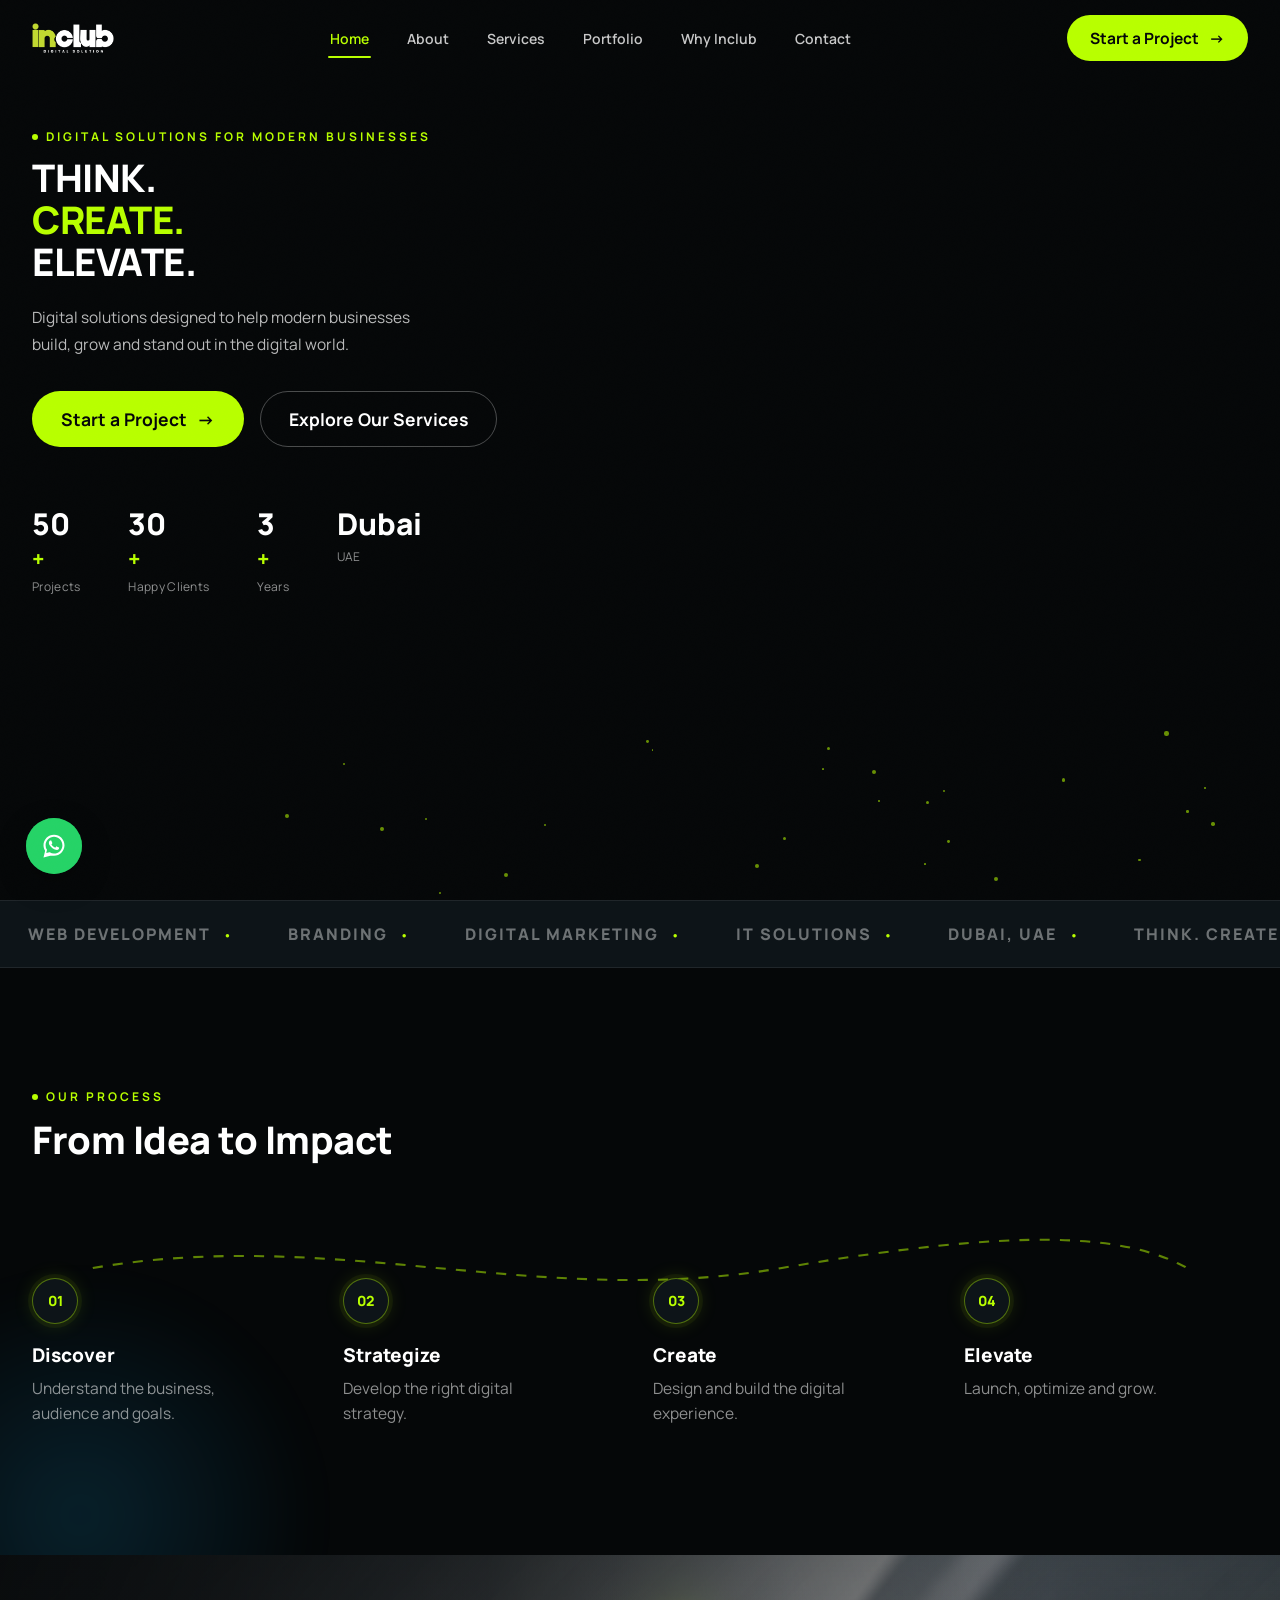
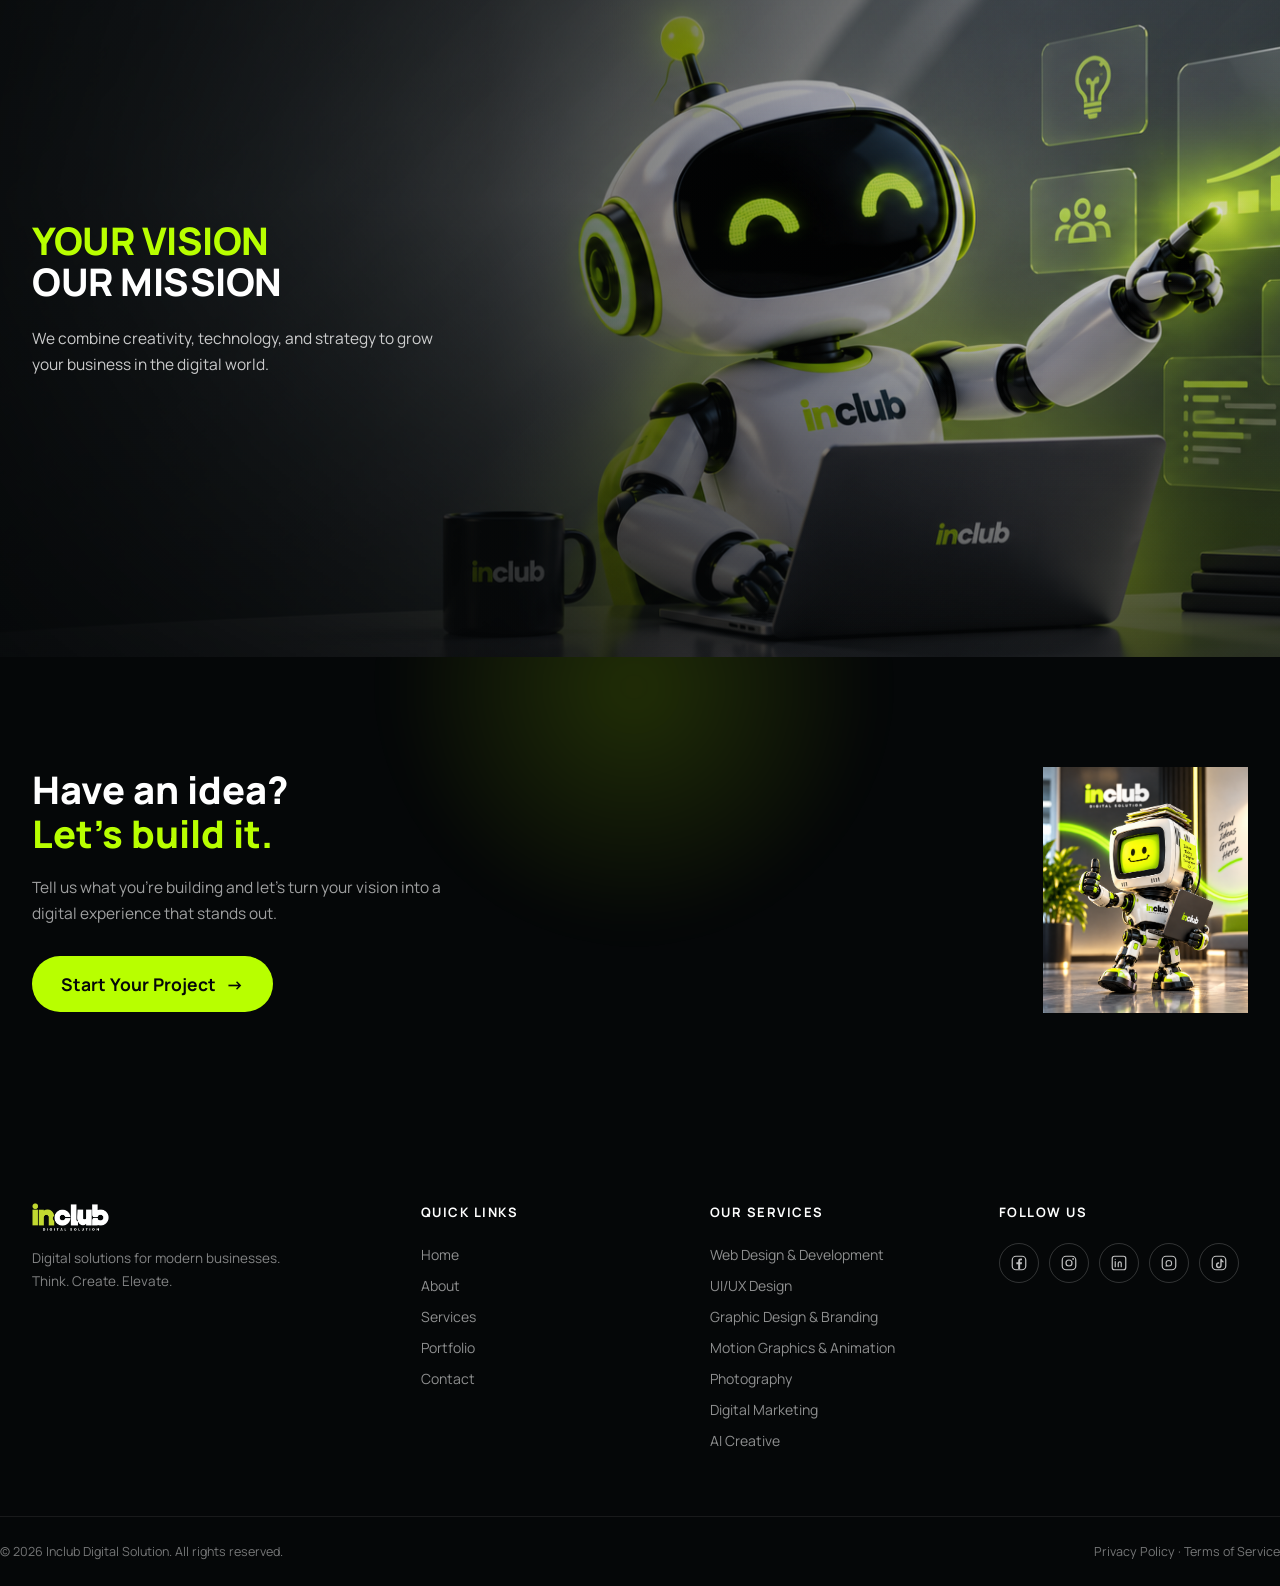
==== commit 5ce6b9c6: "Strip all comments from HTML, CSS, and JS before repo migration Removed every HTML comment, CSS bloc" ====
--- a/index.html
+++ b/index.html
@@ -25,7 +25,6 @@
   <svg viewBox="0 0 32 32" fill="currentColor"><path d="M16.001 3C9.373 3 4 8.373 4 15c0 2.379.694 4.596 1.885 6.463L4 29l7.717-1.859A11.93 11.93 0 0016.001 27C22.628 27 28 21.627 28 15S22.628 3 16.001 3zm.001 21.6a9.56 9.56 0 01-4.868-1.334l-.349-.207-3.65.879.89-3.556-.228-.365A9.553 9.553 0 016.4 15c0-5.294 4.307-9.6 9.601-9.6 5.293 0 9.6 4.306 9.6 9.6 0 5.294-4.307 9.6-9.6 9.6zm5.264-7.19c-.288-.144-1.706-.842-1.97-.938-.264-.096-.456-.144-.648.144-.192.288-.744.938-.912 1.13-.168.192-.336.216-.624.072-.288-.144-1.216-.448-2.316-1.428-.856-.763-1.434-1.706-1.602-1.994-.168-.288-.018-.444.126-.588.13-.129.288-.336.432-.504.144-.168.192-.288.288-.48.096-.192.048-.36-.024-.504-.072-.144-.648-1.562-.888-2.14-.234-.562-.472-.486-.648-.495l-.552-.01c-.192 0-.504.072-.768.36-.264.288-1.008.984-1.008 2.4 0 1.416 1.032 2.784 1.176 2.976.144.192 2.03 3.1 4.92 4.347.687.297 1.223.474 1.641.606.689.219 1.316.188 1.812.114.553-.083 1.706-.697 1.947-1.37.24-.672.24-1.248.168-1.37-.072-.12-.264-.192-.552-.336z"/></svg>
 </a>
 
-<!-- ===== HEADER ===== -->
 <header class="header" id="header">
   <div class="container header-inner">
     <a href="index.html" class="logo"><img src="assets/logo.png" alt="Inclub Digital Solution"></a>
@@ -60,7 +59,6 @@
   </div>
 
 
-<!-- ===== HERO ===== -->
 <section class="hero" id="home">
   <div class="hero-bg">
     <video class="hero-bg-video" autoplay muted loop playsinline preload="auto">
@@ -92,7 +90,6 @@
   </div>
 </section>
 
-<!-- ===== MARQUEE ===== -->
 <div class="marquee">
   <div class="marquee-track">
     <div class="marquee-item">Web Development <span>●</span></div>
@@ -110,7 +107,6 @@
   </div>
 </div>
 
-<!-- ===== PROCESS ===== -->
 <section class="process" id="process">
   <div class="container">
     <div class="section-head reveal">
@@ -149,7 +145,6 @@
   </div>
 </section>
 
-<!-- ===== VISION ===== -->
 <section class="vision" id="vision">
   <div class="vision-bg" style="background-image:url('assets/our-mission.png')" id="visionBg"></div>
   <div class="vision-overlay"></div>
@@ -162,7 +157,6 @@
   </div>
 </section>
 
-<!-- ===== CTA ===== -->
 <section class="cta">
   <div class="container cta-inner reveal">
     <div class="cta-copy">
@@ -174,7 +168,6 @@
   </div>
 </section>
 
-<!-- ===== FOOTER ===== -->
 <footer class="footer">
   <div class="container footer-grid">
     <div class="footer-brand">
--- a/style.css
+++ b/style.css
@@ -1,7 +1,3 @@
-/* ==========================================================================
-   Inclub Digital Solution — stylesheet
-   ========================================================================== */
-
 :root{
   --black: #050708;
   --black-soft: #0d1418;
@@ -54,7 +50,6 @@
   background-image: url("data:image/svg+xml,%3Csvg xmlns='http://www.w3.org/2000/svg' width='120' height='120'%3E%3Cfilter id='n'%3E%3CfeTurbulence type='fractalNoise' baseFrequency='0.9' numOctaves='2' stitchTiles='stitch'/%3E%3C/filter%3E%3Crect width='100%25' height='100%25' filter='url(%23n)'/%3E%3C/svg%3E");
 }
 
-/* ---------- custom cursor (desktop, fine pointer only) ---------- */
 .cursor-dot, .cursor-ring{
   position: fixed; top:0; left:0; z-index: 9998;
   pointer-events:none;
@@ -78,7 +73,6 @@
   .cursor-dot, .cursor-ring{ display:none; }
 }
 
-/* ---------- reveal / scroll animation ---------- */
 .reveal{
   opacity: 0;
   transform: translateY(28px) scale(.98);
@@ -87,14 +81,12 @@
 }
 .reveal.in-view{ opacity: 1; transform: translateY(0) scale(1); filter: blur(0); }
 
-/* ---------- glow orbs (ambient background accents on dark sections) ---------- */
 .glow-orb{
   content:''; position:absolute; border-radius:50%;
   filter: blur(90px); pointer-events:none; z-index:0;
   opacity: .55;
 }
 
-/* ---------- eyebrow / titles ---------- */
 .eyebrow{
   display:flex; align-items:center; gap:8px;
   font-size: 12px;
@@ -162,7 +154,6 @@
 .services .link-arrow,
 .process .link-arrow{ color: var(--white); }
 
-/* ---------- buttons ---------- */
 .btn{
   display: inline-flex;
   align-items: center;
@@ -196,9 +187,6 @@
 .btn-sm{ padding: 11px 22px; font-size: 15.5px; }
 .btn-block{ width: 100%; justify-content: center; margin-top: 6px; }
 
-/* ==========================================================================
-   HEADER
-   ========================================================================== */
 .header{
   position: fixed; top:0; left:0; right:0; z-index: 500;
   background: transparent;
@@ -273,9 +261,6 @@
 }
 .mobile-nav a.active{ color: var(--lime); }
 
-/* ==========================================================================
-   HERO
-   ========================================================================== */
 .hero{
   position: relative;
   min-height: 100vh;
@@ -351,9 +336,6 @@
 .stat-num-static{ font-size: 30px; font-weight: 800; color: var(--white); }
 .stat-label{ font-size: 12px; color: rgba(255,255,255,.55); margin-top: 4px; letter-spacing:.3px; }
 
-/* ==========================================================================
-   PAGE BANNER (subpage mini-hero)
-   ========================================================================== */
 .page-banner{
   position: relative; overflow:hidden;
   padding: 168px 0 76px;
@@ -394,9 +376,6 @@
   .page-banner{ padding: 128px 0 56px; }
 }
 
-/* ==========================================================================
-   MARQUEE
-   ========================================================================== */
 .marquee{
   background: var(--black-soft);
   border-top: 1px solid rgba(255,255,255,.08);
@@ -418,9 +397,6 @@
 .marquee-item span{ color: var(--lime); font-size: 8px; }
 @keyframes marqueeScroll{ to{ transform: translateX(-50%); } }
 
-/* ==========================================================================
-   ABOUT
-   ========================================================================== */
 .about{ background: var(--white); padding: 120px 0; }
 .about-grid{
   display:grid; grid-template-columns: 1fr 1fr; gap: 70px; align-items:center;
@@ -475,9 +451,6 @@
   text-shadow: 0 2px 10px rgba(0,0,0,.6);
 }
 
-/* ==========================================================================
-   TEAM
-   ========================================================================== */
 .team{ background: var(--gray-100); padding: 120px 0; }
 .team-grid{ display:flex; flex-wrap:wrap; justify-content:center; gap: 26px; }
 .team-card{ text-align:center; flex: 0 0 calc((100% - 78px)/4); max-width: calc((100% - 78px)/4); }
@@ -486,14 +459,11 @@
   border-radius: var(--radius-md); margin-bottom: 18px;
   box-shadow: 0 20px 40px rgba(0,0,0,.08);
 }
-.team-photo img{ width:100%; height:100%; object-fit:cover; transition: transform .5s var(--ease); }
-.team-card:hover .team-photo img{ transform: scale(1.06); }
+.team-photo img{ width:100%; height:100%; object-fit:cover; filter: grayscale(1); transition: transform .5s var(--ease), filter .5s var(--ease); }
+.team-card:hover .team-photo img{ transform: scale(1.06); filter: grayscale(0); }
 .team-name{ font-size: 17.5px; font-weight: 800; margin: 0 0 4px; color: var(--black); }
 .team-role{ font-size: 13.5px; color: var(--gray-700); margin:0; }
 
-/* ==========================================================================
-   SERVICES
-   ========================================================================== */
 .services{ background: var(--black); padding: 120px 0; position:relative; overflow:hidden; }
 .services-first{ padding-top: 168px; }
 .services::before{
@@ -563,9 +533,6 @@
 .service-card p{ position:relative; z-index:1; font-size: 15.5px; line-height: 1.65; color: rgba(255,255,255,.6); margin: 0 0 22px; }
 .service-card .link-arrow{ position:relative; z-index:1; }
 
-/* ==========================================================================
-   WHY INCLUB
-   ========================================================================== */
 .why{ background: var(--gray-100); padding: 120px 0; }
 .why-grid{ display:grid; grid-template-columns: repeat(3, 1fr); gap: 26px; }
 .why-item{
@@ -583,9 +550,6 @@
 }
 .why-item h4{ margin:0; font-size: 19px; font-weight: 800; }
 
-/* ==========================================================================
-   PROCESS
-   ========================================================================== */
 .process{ background: var(--black); padding: 120px 0 130px; position:relative; overflow:hidden; }
 .process::before{
   content:''; position:absolute; width:480px; height:480px; border-radius:50%;
@@ -616,9 +580,6 @@
 .process-step h4{ color: var(--white); font-size: 19px; font-weight:800; margin: 0 0 8px; }
 .process-step p{ color: rgba(255,255,255,.55); font-size: 15.5px; line-height: 1.6; margin:0; max-width: 24ch; }
 
-/* ==========================================================================
-   PORTFOLIO
-   ========================================================================== */
 .portfolio{ background: var(--white); padding: 120px 0; }
 .filters{ display:flex; flex-wrap:wrap; gap: 10px; margin-bottom: 44px; }
 .filter-btn{
@@ -682,9 +643,6 @@
 
 .view-all-wrap{ text-align:center; margin-top: 46px; }
 
-/* ==========================================================================
-   VISION
-   ========================================================================== */
 .vision{
   position: relative; min-height: 78vh; display:flex; align-items:center;
   overflow:hidden;
@@ -708,9 +666,6 @@
 .vision-title span{ display:block; }
 .vision-text{ color: rgba(255,255,255,.78); font-size:15.5px; max-width: 48ch; line-height:1.7; }
 
-/* ==========================================================================
-   CTA
-   ========================================================================== */
 .cta{ background: var(--black); padding: 110px 0; overflow:hidden; position:relative; }
 .cta::before{
   content:''; position:absolute; width:500px; height:500px; border-radius:50%;
@@ -728,9 +683,6 @@
 .cta-copy p{ color: rgba(255,255,255,.62); font-size: 15.5px; max-width: 46ch; margin: 0 0 30px; line-height:1.7; }
 .cta-robot{ width: clamp(150px, 16vw, 220px); flex-shrink:0; animation: floatRobot 5s ease-in-out infinite; }
 
-/* ==========================================================================
-   CONTACT
-   ========================================================================== */
 .contact{ background: var(--white); padding: 120px 0; }
 .contact-grid{ display:grid; grid-template-columns: .8fr 1.2fr; gap: 70px; }
 
@@ -769,9 +721,6 @@
 }
 .form-success.show{ display:block; }
 
-/* ==========================================================================
-   FOOTER
-   ========================================================================== */
 .footer{ background: var(--black); padding: 80px 0 0; }
 .footer-grid{
   display:grid; grid-template-columns: 1.4fr 1fr 1fr 1fr; gap: 40px;
@@ -801,9 +750,6 @@
 .footer-legal a{ color: rgba(255,255,255,.45); }
 .footer-legal a:hover{ color: var(--lime); }
 
-/* ==========================================================================
-   BACK TO TOP
-   ========================================================================== */
 .back-to-top{
   position: fixed; right: 26px; bottom: 26px; z-index: 400;
   width: 48px; height:48px; border-radius:50%;
@@ -816,9 +762,6 @@
 .back-to-top.show{ opacity:1; transform: translateY(0) scale(1); pointer-events:auto; }
 .back-to-top:hover{ transform: translateY(-3px) scale(1.05); }
 
-/* ==========================================================================
-   FLOATING WHATSAPP BUTTON
-   ========================================================================== */
 .whatsapp-float{
   position: fixed; left: 26px; bottom: 26px; z-index: 400;
   width: 56px; height:56px; border-radius:50%;
@@ -854,9 +797,6 @@
   .whatsapp-tooltip{ display:none; }
 }
 
-/* ==========================================================================
-   RESPONSIVE
-   ========================================================================== */
 @media (max-width: 1080px){
   .services-grid{ grid-template-columns: repeat(2,1fr); }
   .service-card:nth-child(7):last-child{ grid-column: auto; }
@@ -954,7 +894,6 @@
   .hero-stats{ column-gap: 22px; row-gap: 18px; }
 }
 
-/* ---------- reduced motion ---------- */
 @media (prefers-reduced-motion: reduce){
   *, *::before, *::after{ animation-duration: .001ms !important; animation-iteration-count: 1 !important; transition-duration: .001ms !important; scroll-behavior: auto !important; }
   .reveal{ opacity:1; transform:none; filter:none; }
